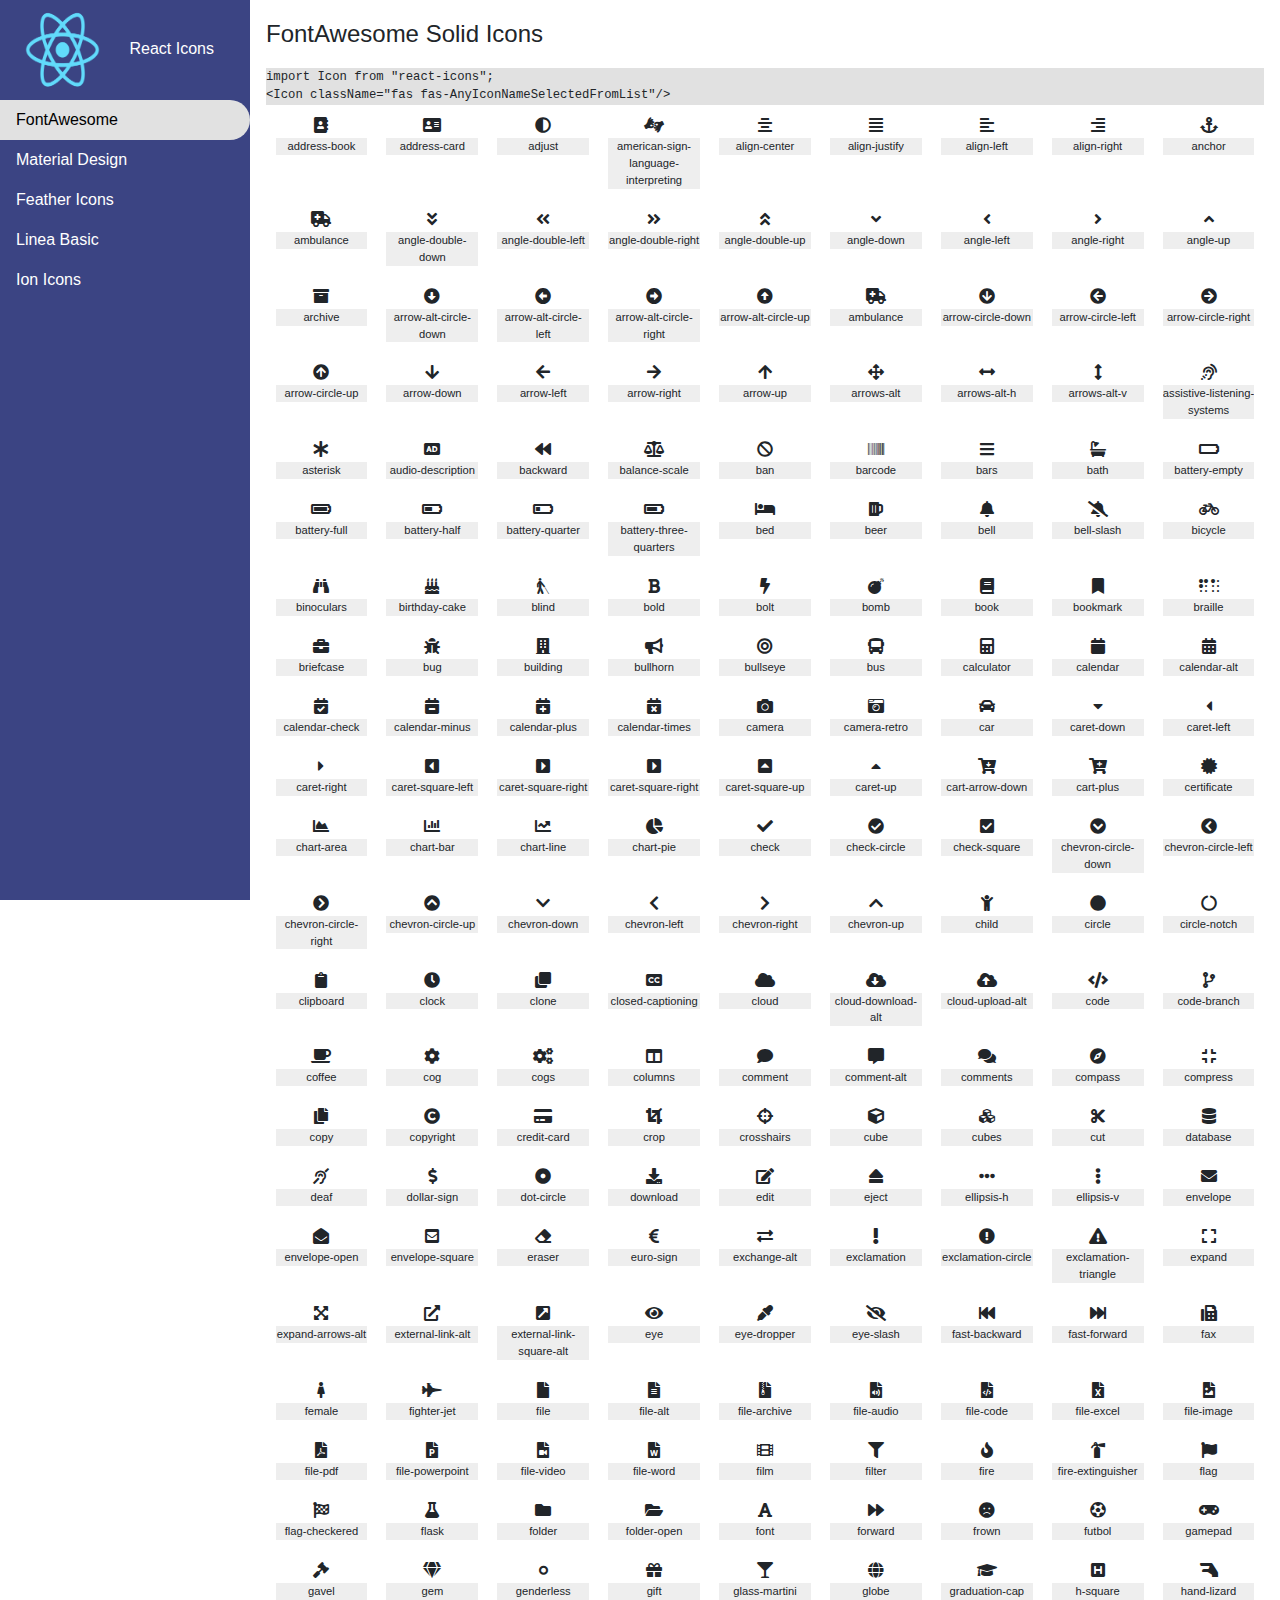
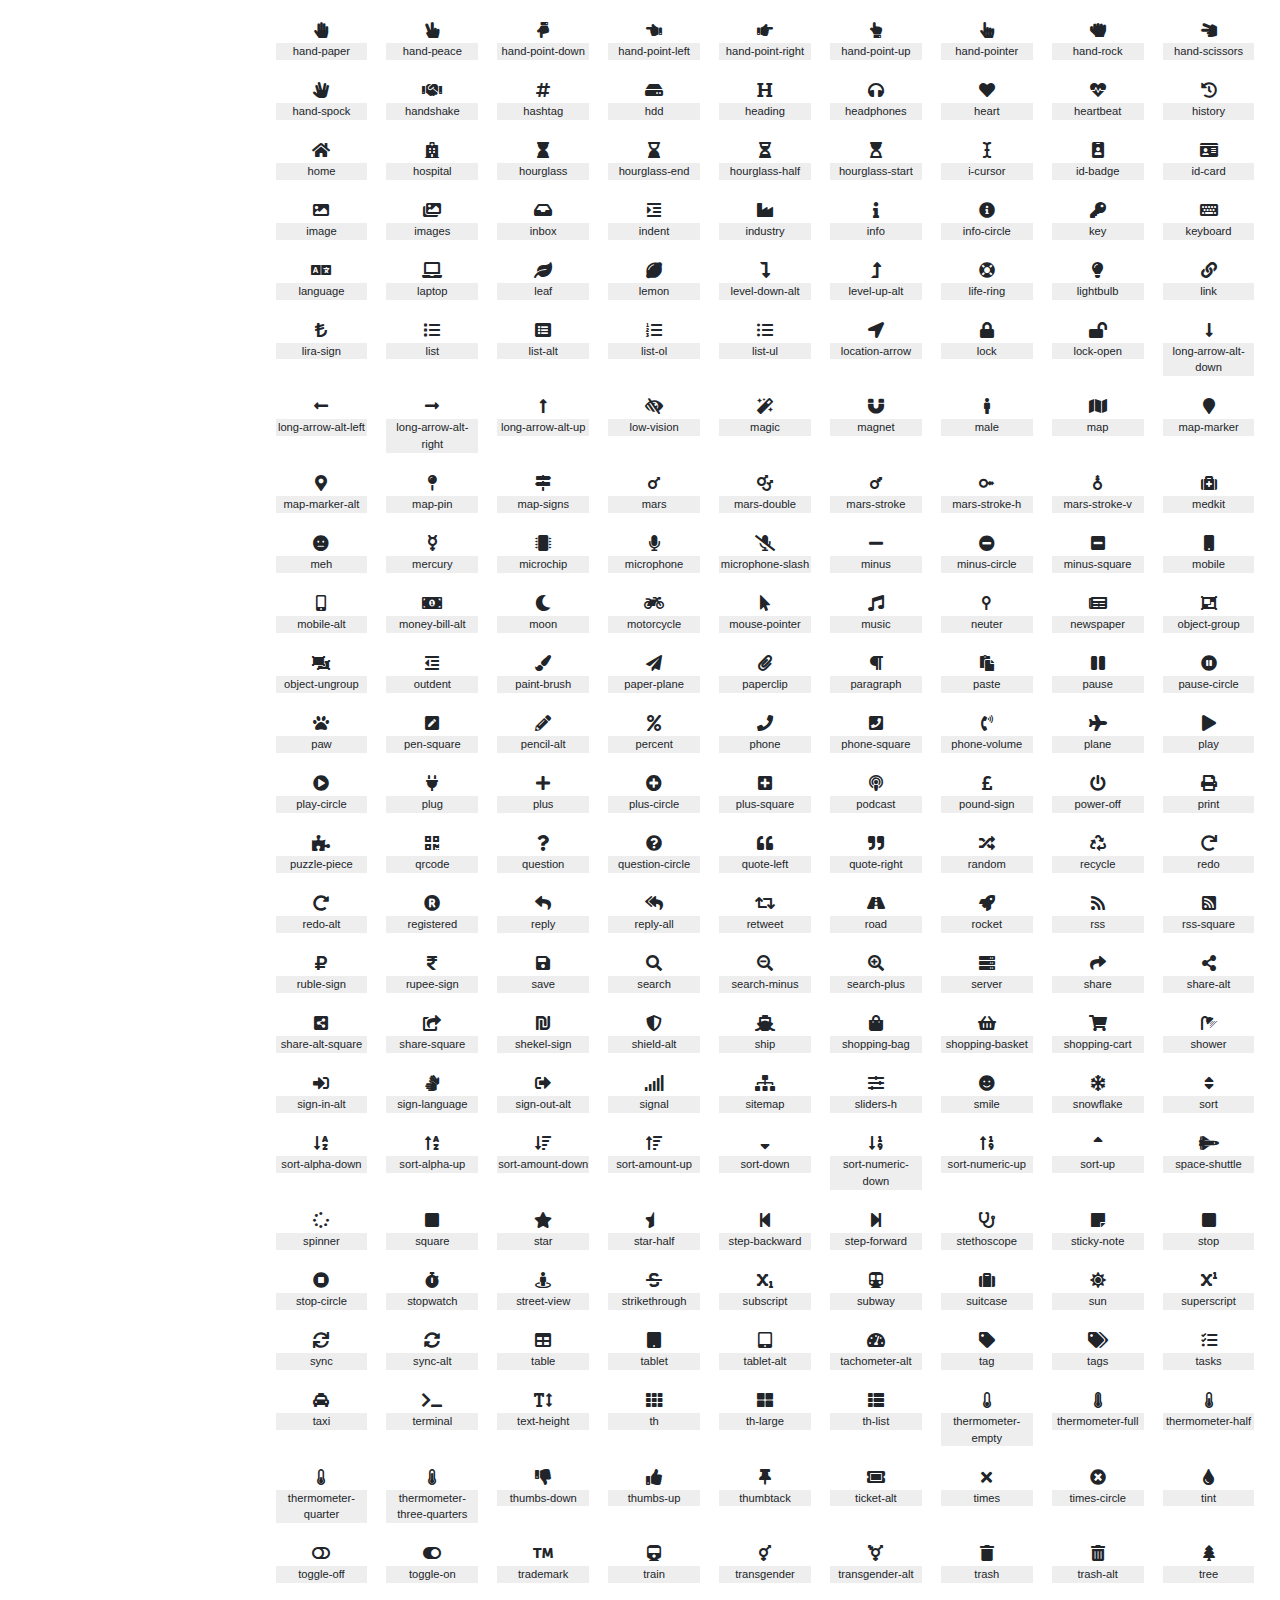
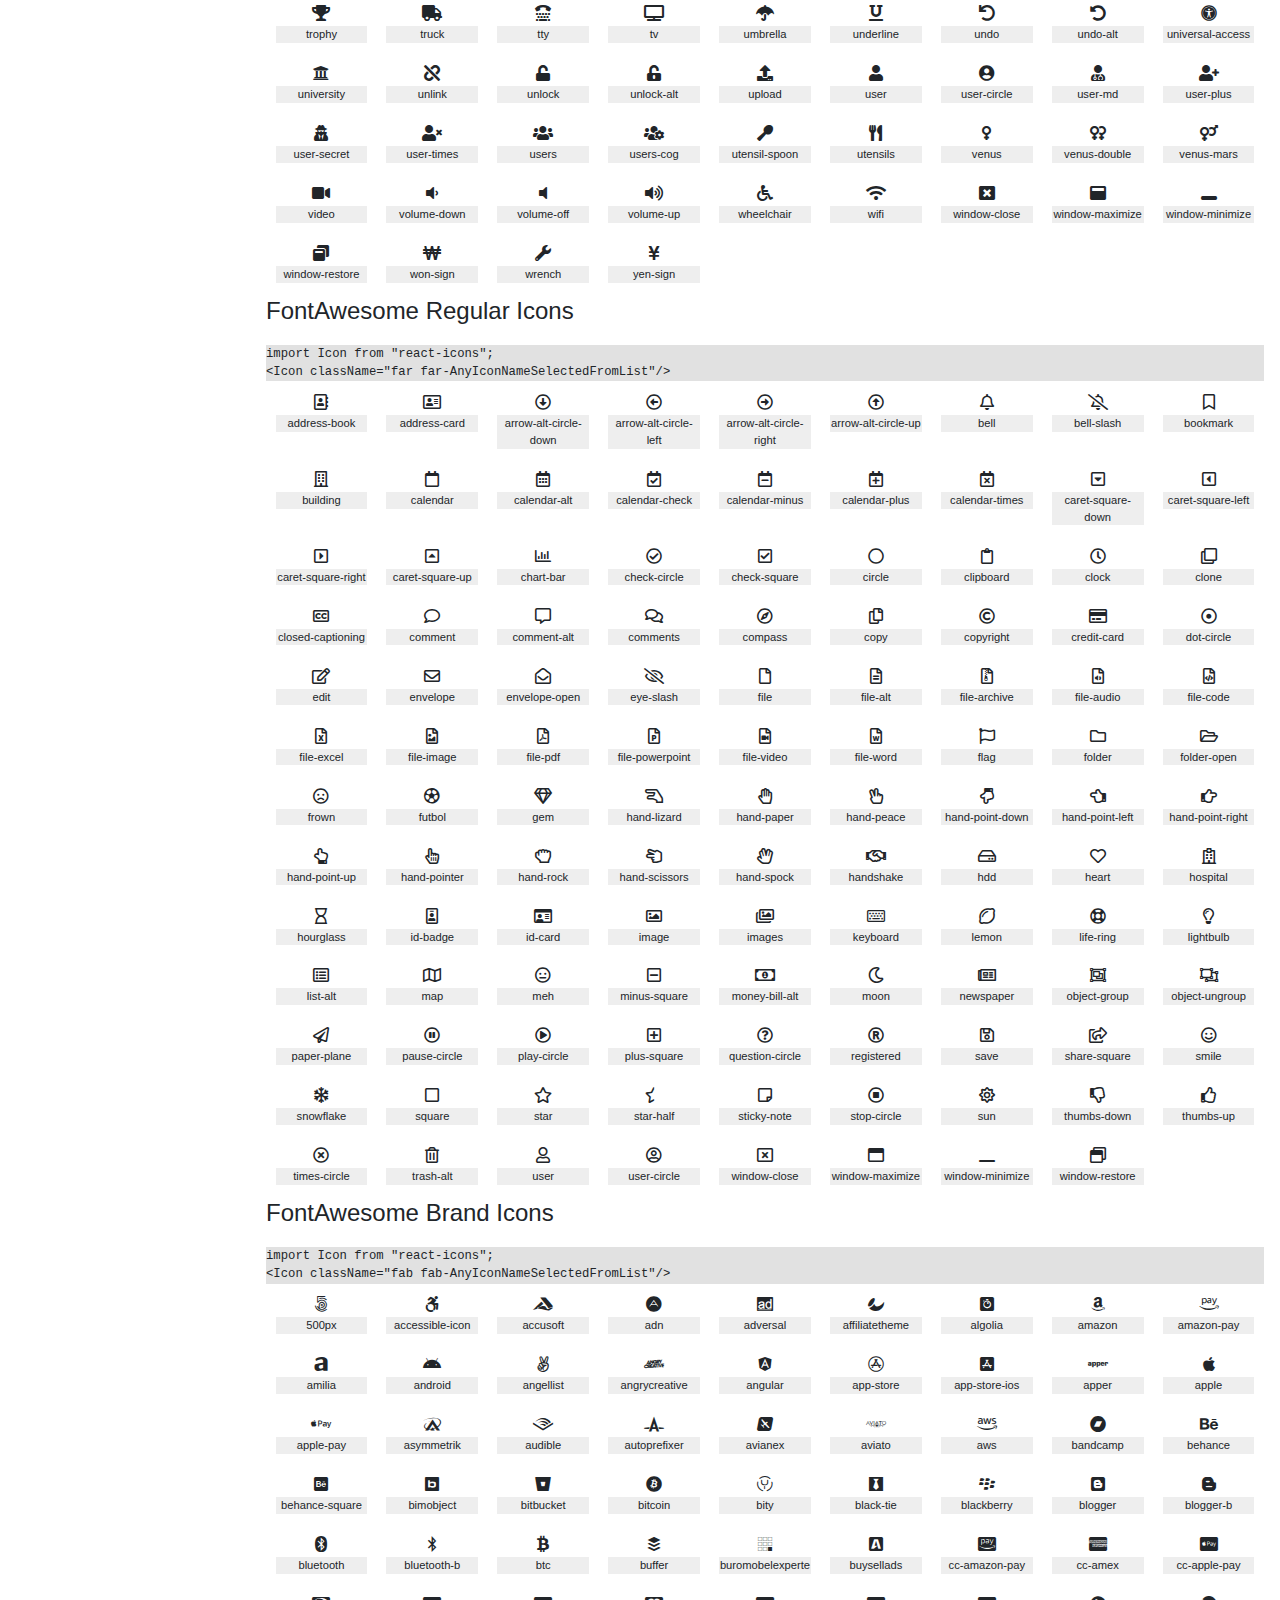
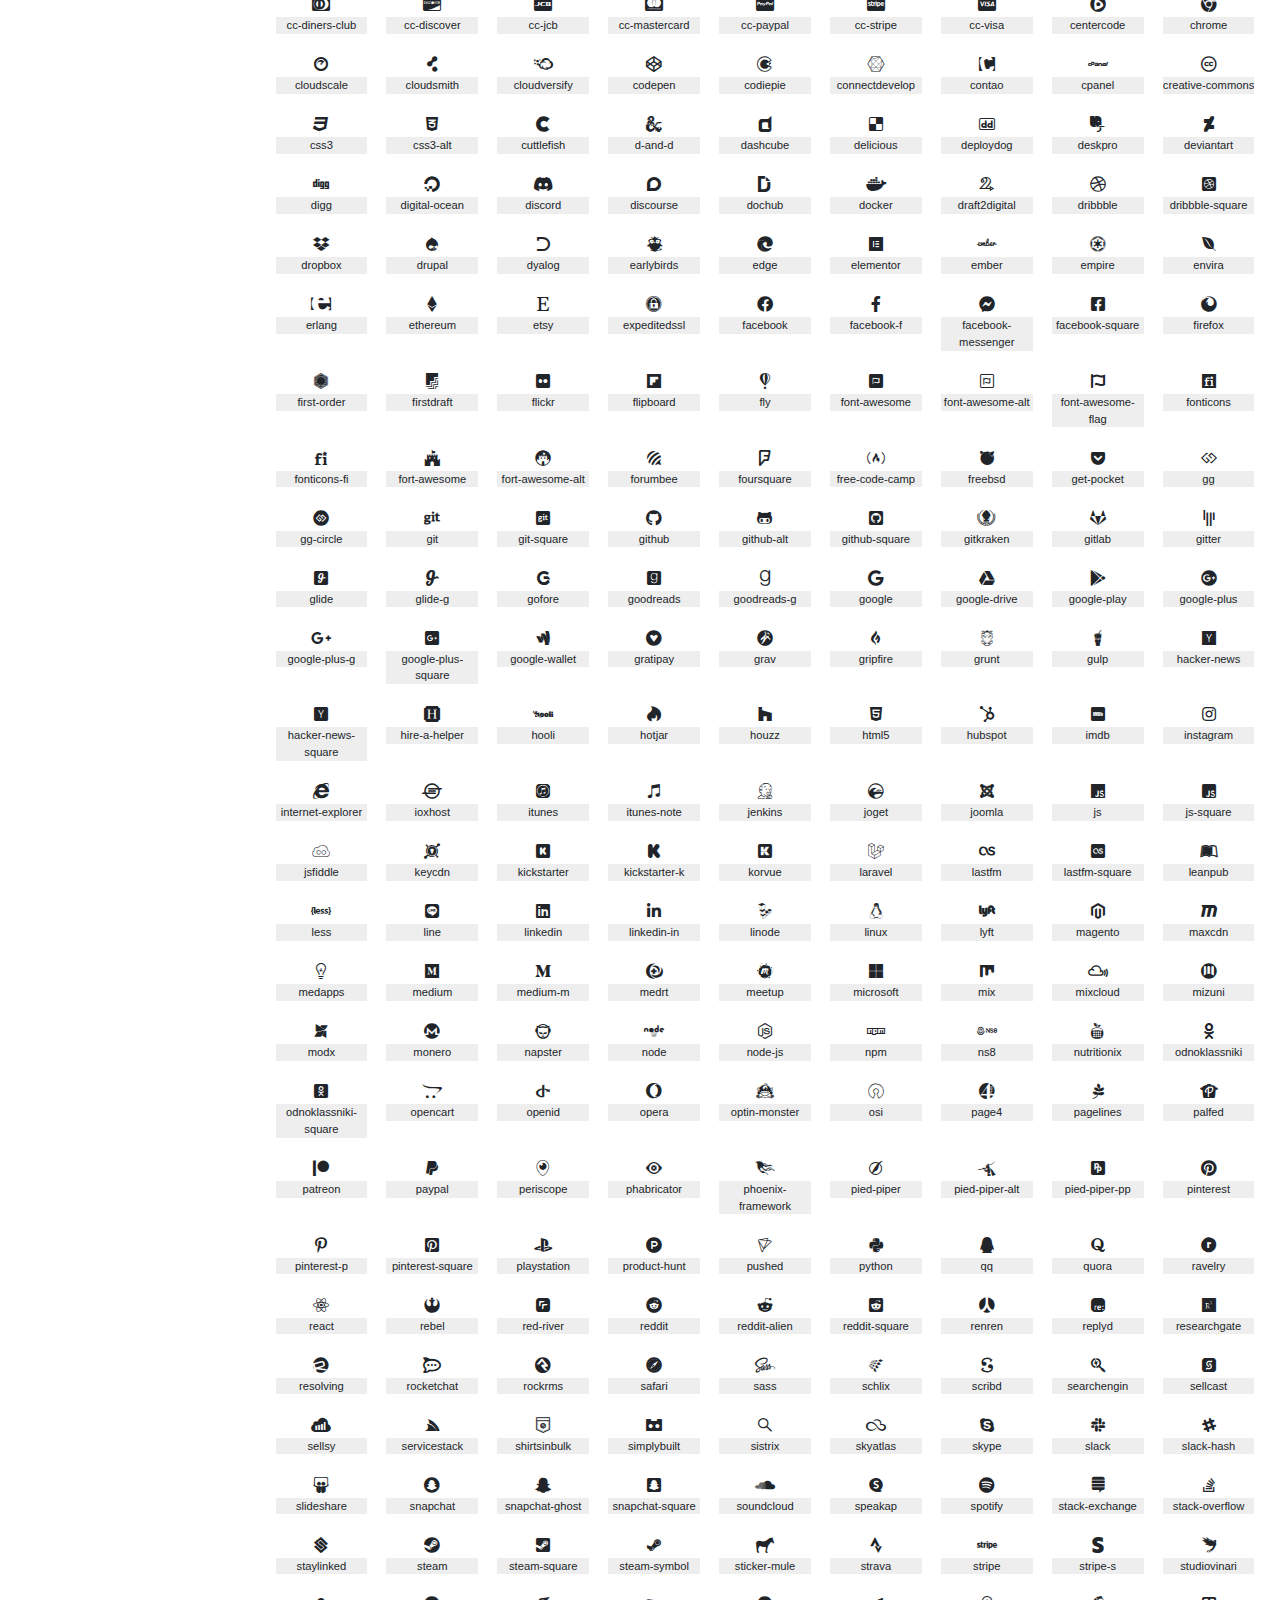
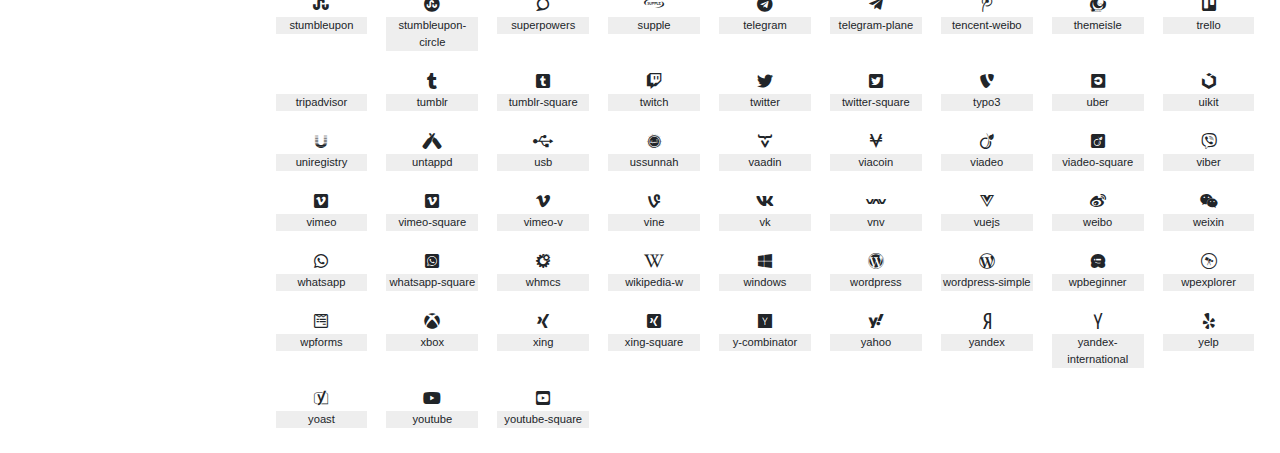
==== index.html @ a965f770 "create index.html file" ====
<!DOCTYPE html>
<html lang="en">
  <head>
    <meta charset="UTF-8" />
    <meta name="viewport" content="width=device-width, initial-scale=1.0" />
    <meta http-equiv="X-UA-Compatible" content="ie=edge" />
    <title>FontAwesome Icons</title>
    <!-- Font awesome cdn -->
    <link
      rel="stylesheet"
      href="https://maxcdn.bootstrapcdn.com/bootstrap/4.0.0/css/bootstrap.min.css"
      integrity="sha384-Gn5384xqQ1aoWXA+058RXPxPg6fy4IWvTNh0E263XmFcJlSAwiGgFAW/dAiS6JXm"
      crossorigin="anonymous"
    />
    <link
      href="https://use.fontawesome.com/releases/v5.0.4/css/all.css"
      rel="stylesheet"
    />
    <!-- end -->
    <link rel="stylesheet" href="./index.css" />
  </head>
  <body id="font__awesome">
    <div class="main-container">
      <div class="sidebar-container">
        <header>
          <img src="./assets/logo/reactlogo.png" alt="" />
          <span>React Icons</span>
        </header>
        <ul>
          <li class="font__awesome">
            <a href="./font-awesome.html">FontAwesome</a>
          </li>
          <li>
            <a href="./MaterialDesign/material-design.html">Material Design</a>
          </li>
          <li>
            <a href="./FeatherIcons/feather-icons.html">Feather Icons</a>
          </li>
          <li>
            <a href="./LineaIcons/linea-basic-icons.html">Linea Basic</a>
          </li>
          <li>
            <a href="./IonIcon/ion-icons.html">Ion Icons</a>
          </li>
        </ul>
      </div>
      <div class="content">
        <span>FontAwesome Solid Icons</span>
        <div class="example">
          <code>
            <pre>import Icon from "react-icons";</pre>
            <pre>&ltIcon className="fas fas-AnyIconNameSelectedFromList"/></pre>
          </code>
        </div>
        <div class="icons" id="fas"></div>
        <span>FontAwesome Regular Icons</span>
        <div class="example">
          <code>
            <pre>import Icon from "react-icons";</pre>
            <pre>&ltIcon className="far far-AnyIconNameSelectedFromList"/></pre>
          </code>
        </div>
        <div class="icons" id="far"></div>
        <span>FontAwesome Brand Icons</span>
        <div class="example">
          <code>
            <pre>import Icon from "react-icons";</pre>
            <pre>&ltIcon className="fab fab-AnyIconNameSelectedFromList"/></pre>
          </code>
        </div>
        <div class="icons" id="fab"></div>
      </div>
    </div>

    <script src="app.js"></script>
    <script src="index.js"></script>
  </body>
</html>
---- index.css ----
.main-container {
  /* background-color: blanchedalmond; */
  height: 100vh;
  width: 100%;
}
.aside-container {
  height: 100vh;
  width: 250px;
  position: relative;
}
.sidebar-container {
  width: 250px;
  height: inherit;
  background-color: #3b4483;
  position: fixed;
  overflow: auto;
}
header span {
  color: white;
}
header img {
  height: 100px;
  width: 125px;
}
.main-container ul {
  list-style-type: none;
  padding: 0px;
}
.main-container ul li a {
  display: block;
  text-decoration: none;
  padding: 0.5em;
  padding-left: 1em;
  color: white;
}
.main-container ul li :hover {
  background-color: #e1e1e1;
  border-radius: 0px 200px 200px 0px;
  color: black;
}
.icons {
  display: grid;
  grid-auto-rows: auto;
  grid-auto-columns: max-content;
  grid-template-columns: repeat(auto-fill, minmax(100px, 1fr));
}
.icons .item {
  padding: 0.6rem;
  text-align: center;
}
.icons .body {
  font-size: 1em;
}
.icons .name {
  font-size: 0.7em;
  overflow: hidden;
  background: #eee;
  user-select: all;
}
.content {
  margin-left: 250px;
  padding: 1em;
}
.content span {
  font-size: 1.5em;
  font-weight: 200;
}

.active {
  background-color: aquamarine;
}

body#ion__icons li.ion__icons a,
body#material__design li.material__design a,
body#feather__icons li.feather__icons a,
body#linea__icons li.linea__icons a,
body#font__awesome li.font__awesome a {
  background-color: #e1e1e1;
  border-radius: 0px 200px 200px 0px;
  color: black;
  pointer-events: none;
}

.example {
  margin-top: 1rem;
}
.example pre {
  background-color: #e1e1e1;
  margin: 0px;
}
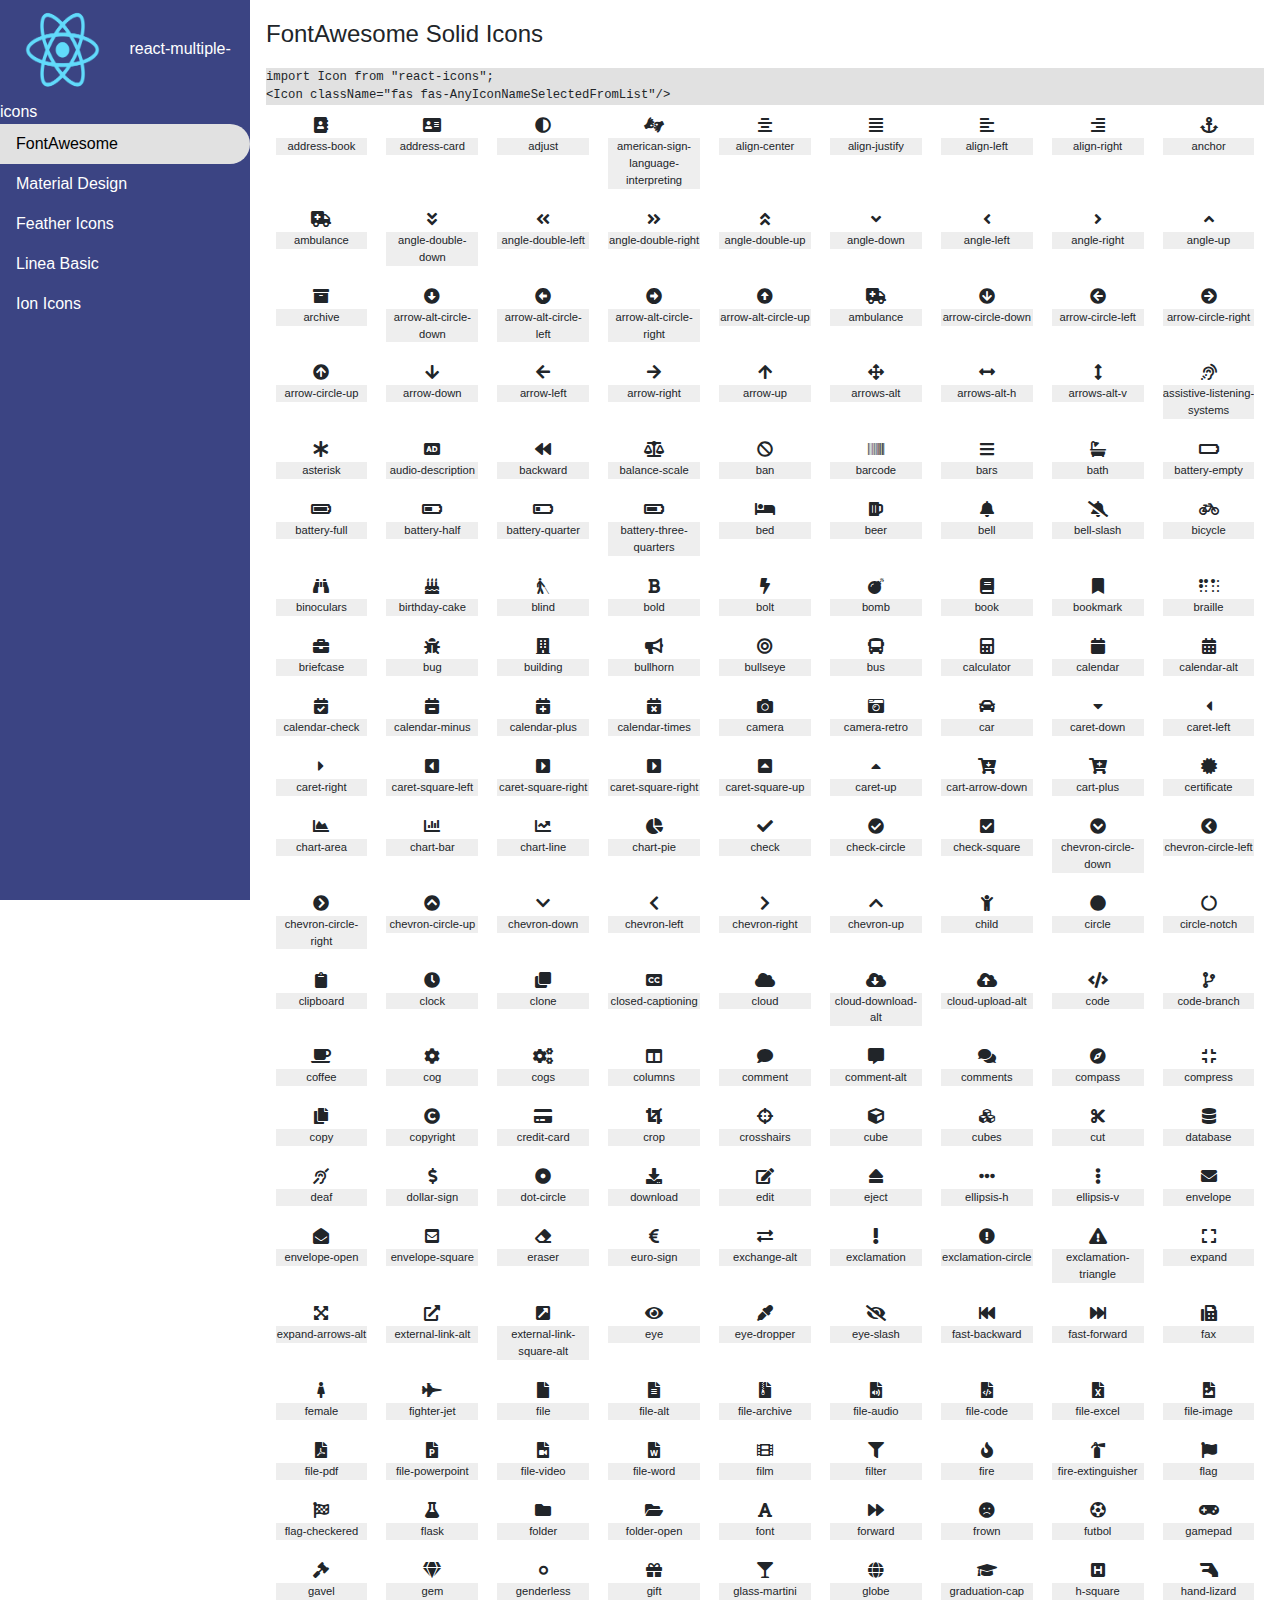
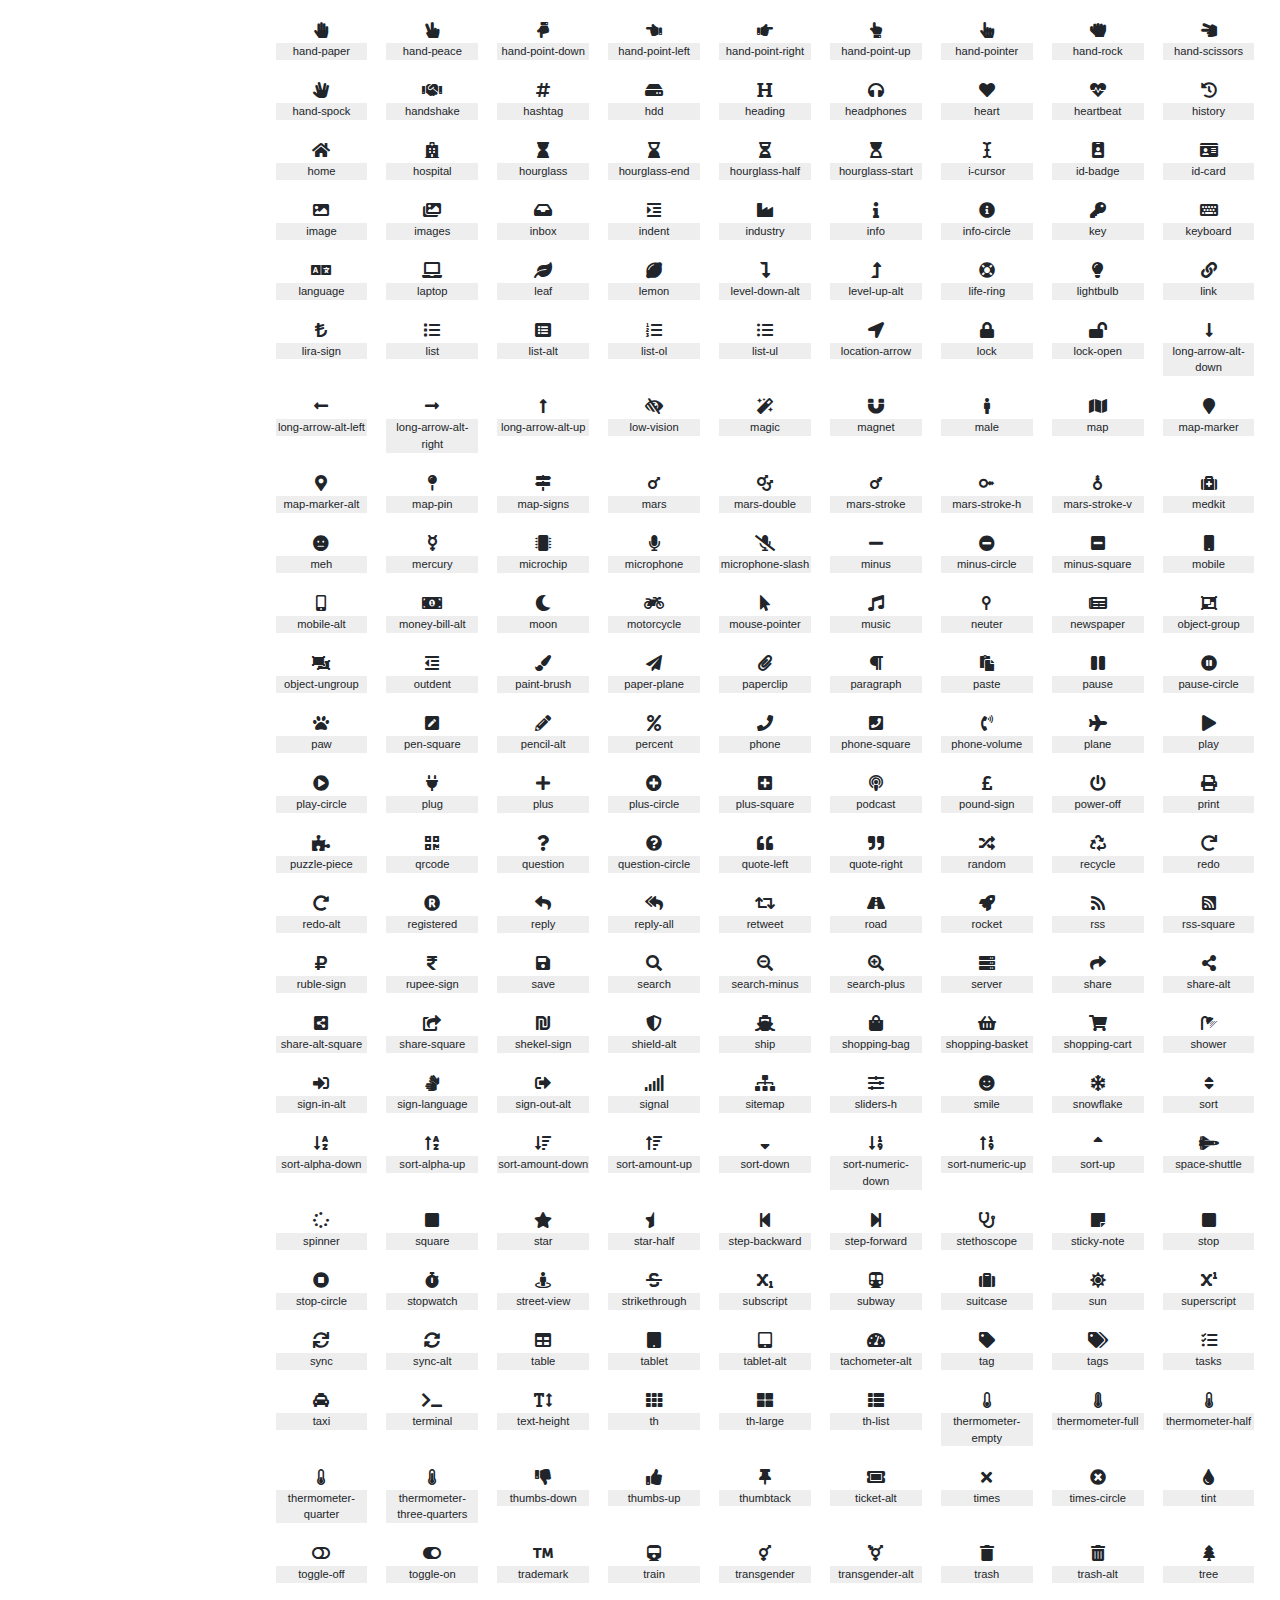
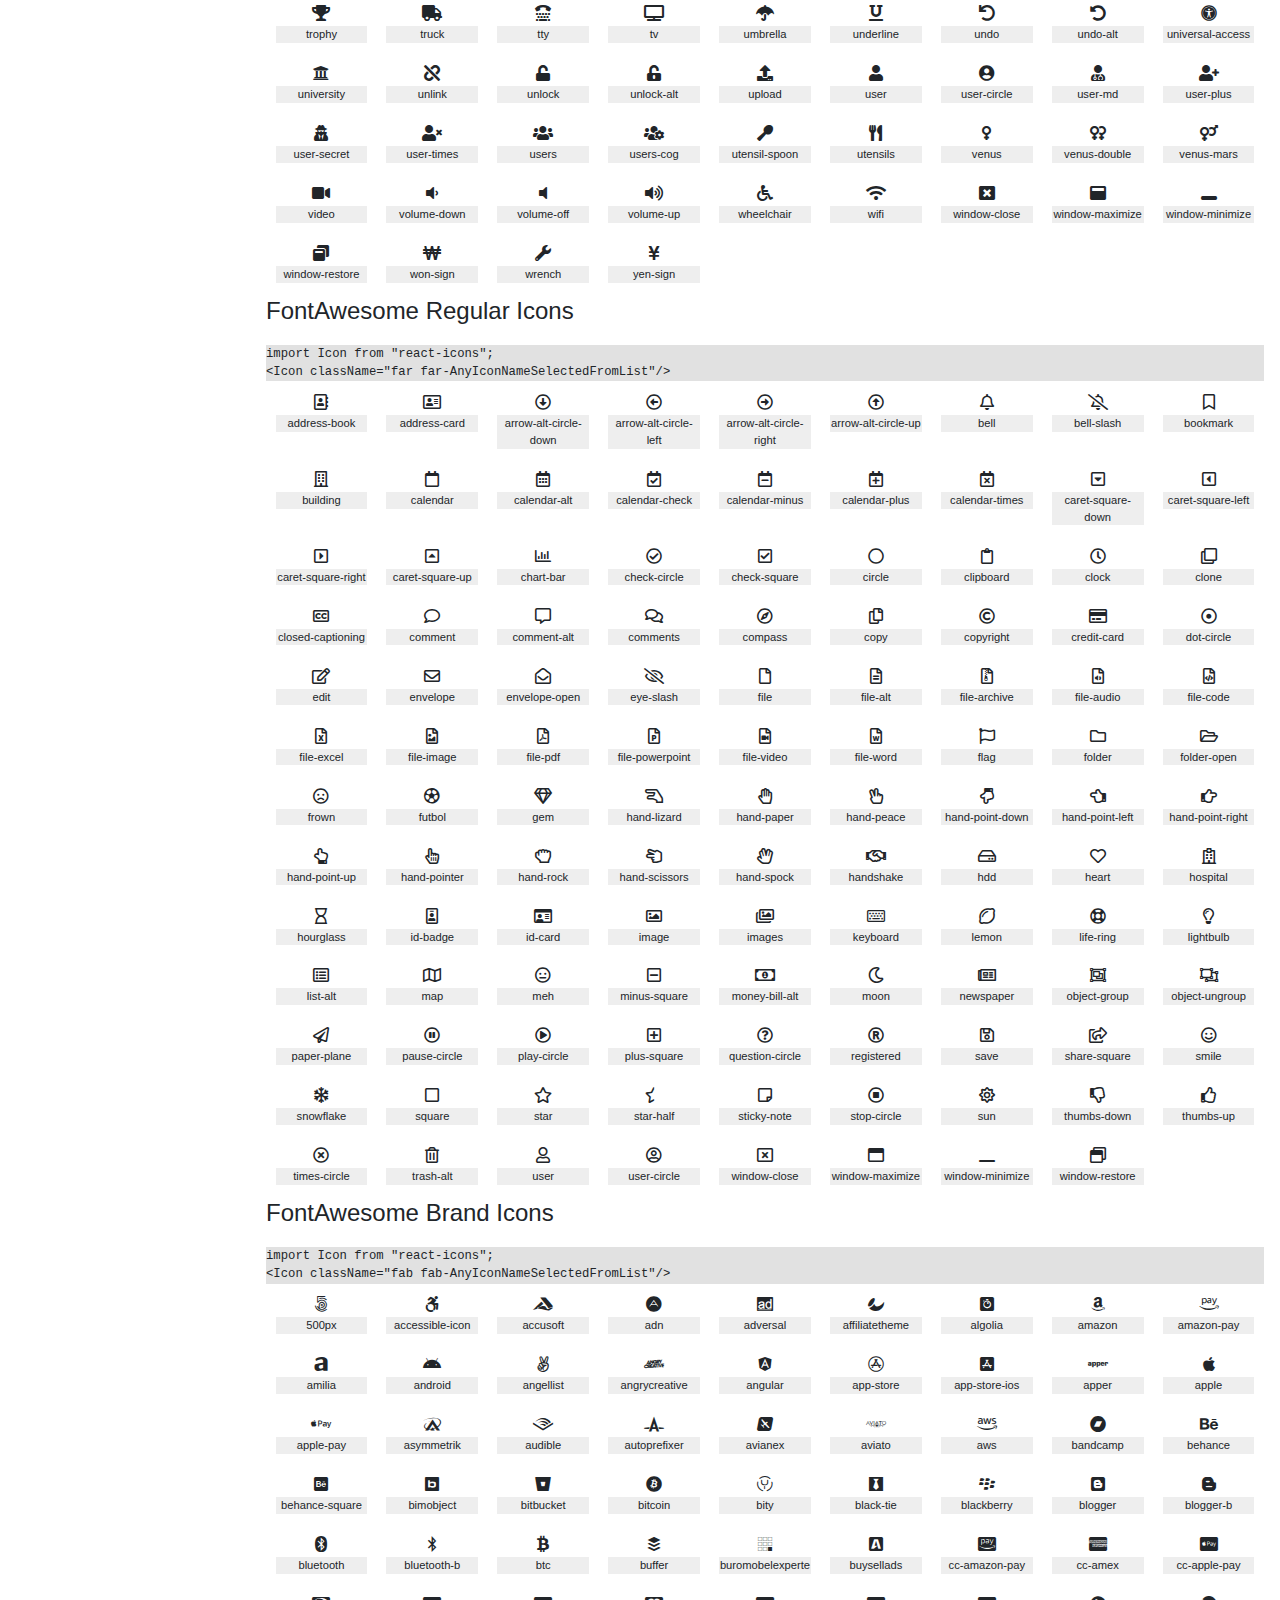
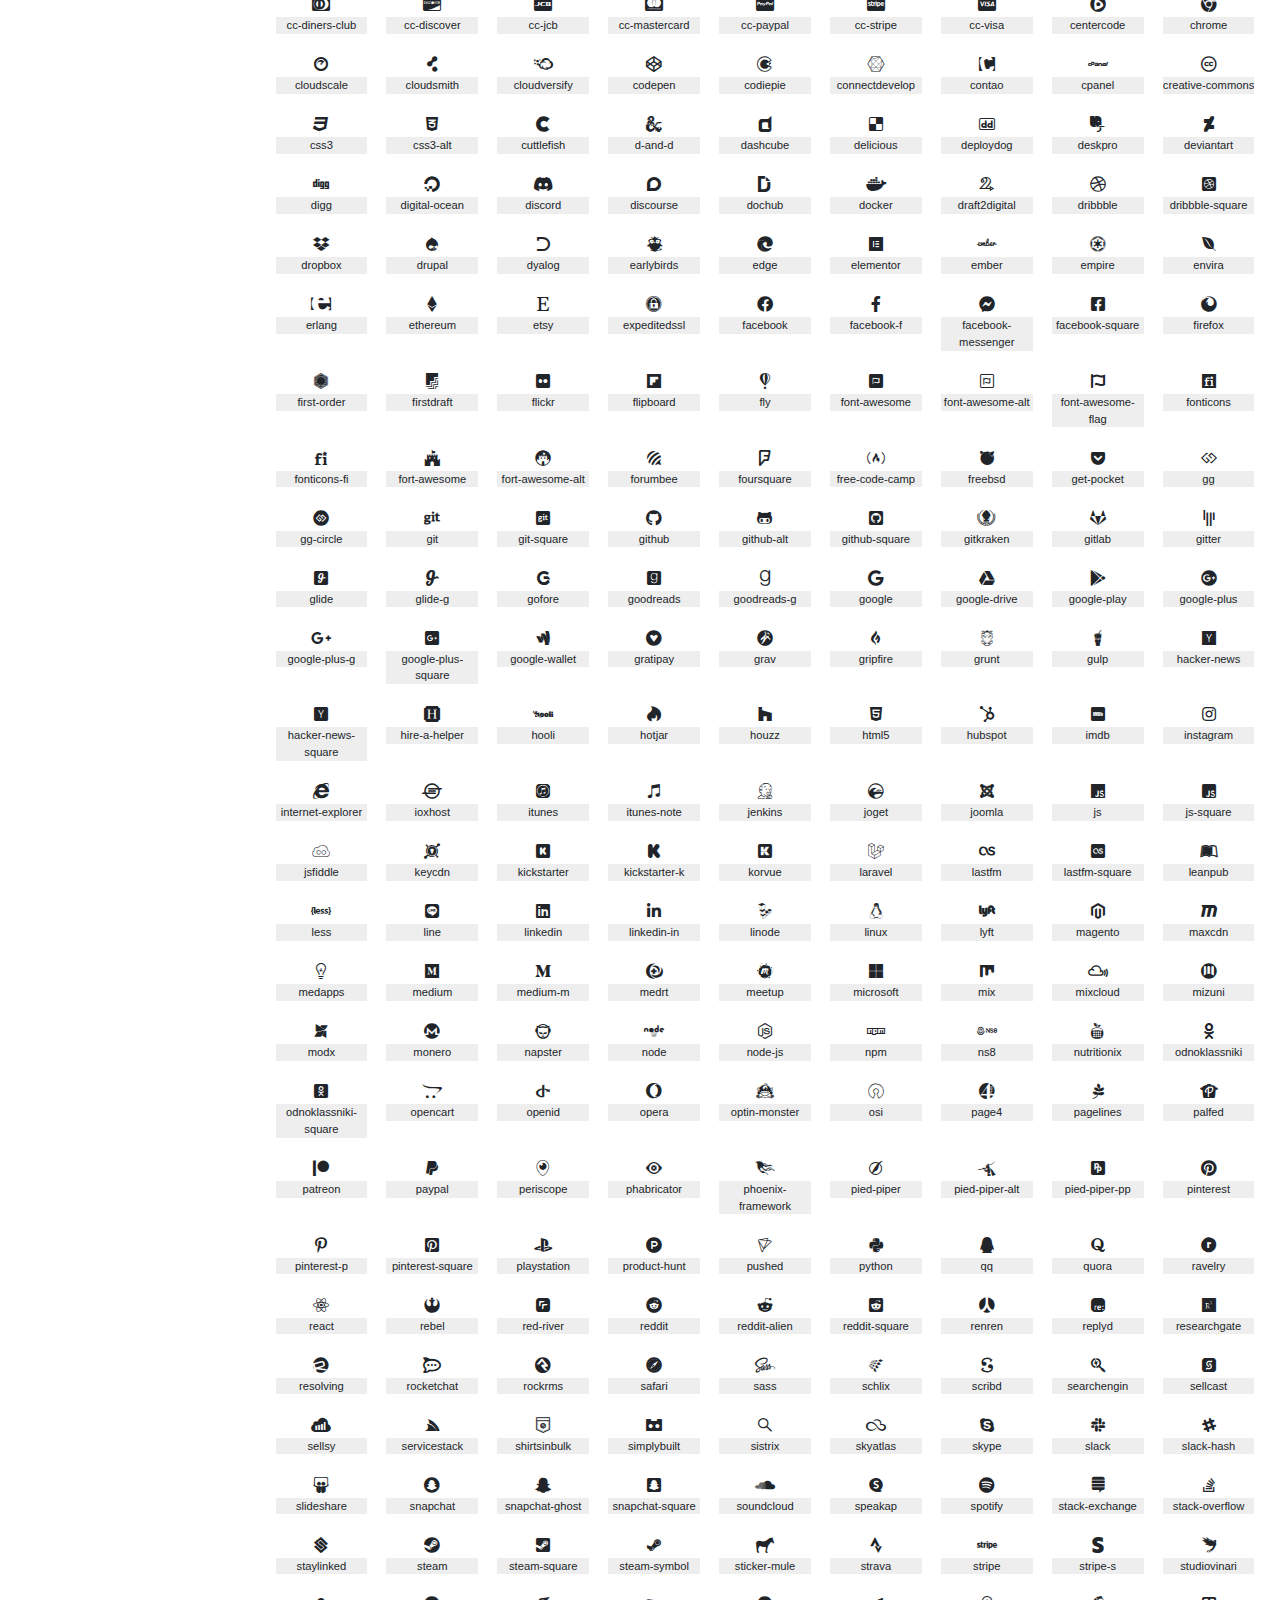
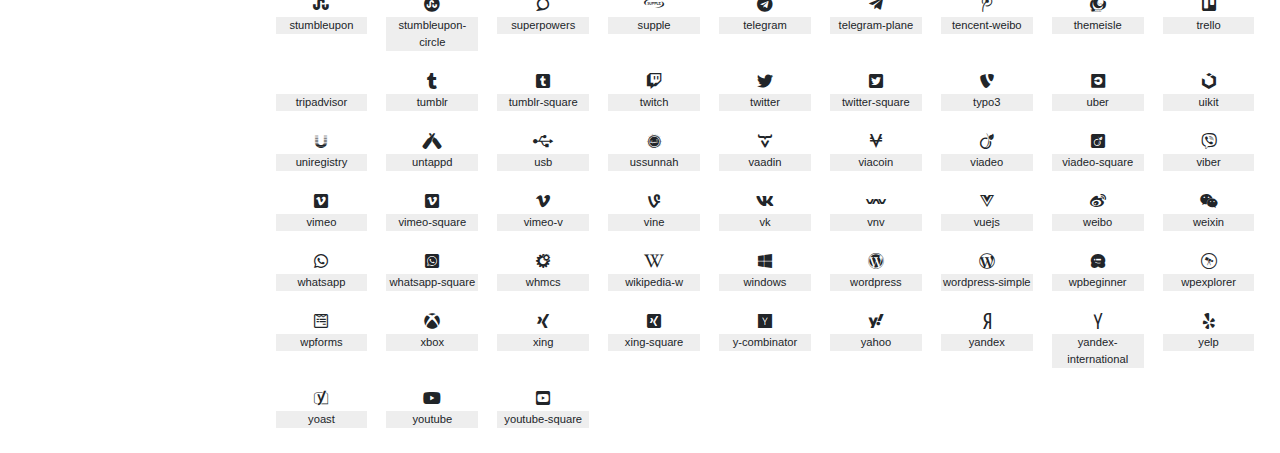
==== commit 0b8481d6: "change name" ====
--- a/index.html
+++ b/index.html
@@ -24,7 +24,7 @@
       <div class="sidebar-container">
         <header>
           <img src="./assets/logo/reactlogo.png" alt="" />
-          <span>React Icons</span>
+          <span>react-multiple-icons</span>
         </header>
         <ul>
           <li class="font__awesome">
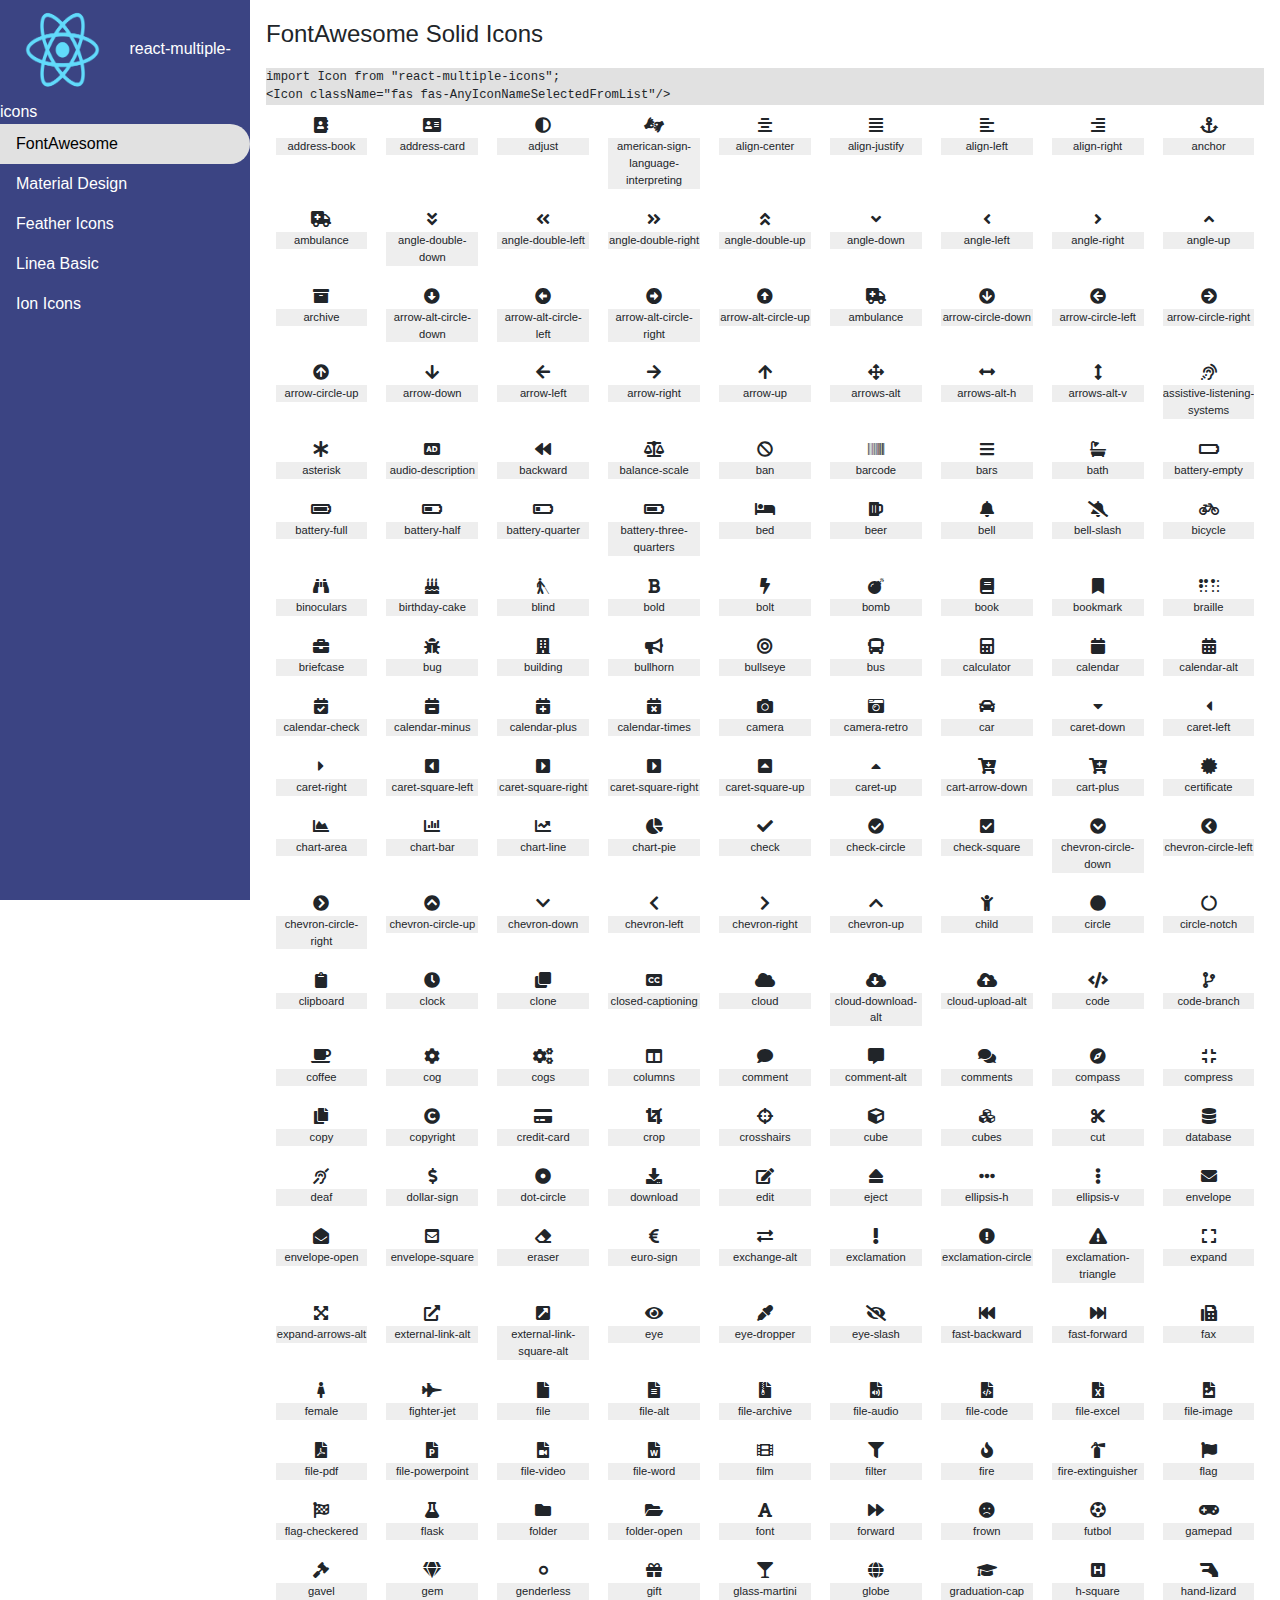
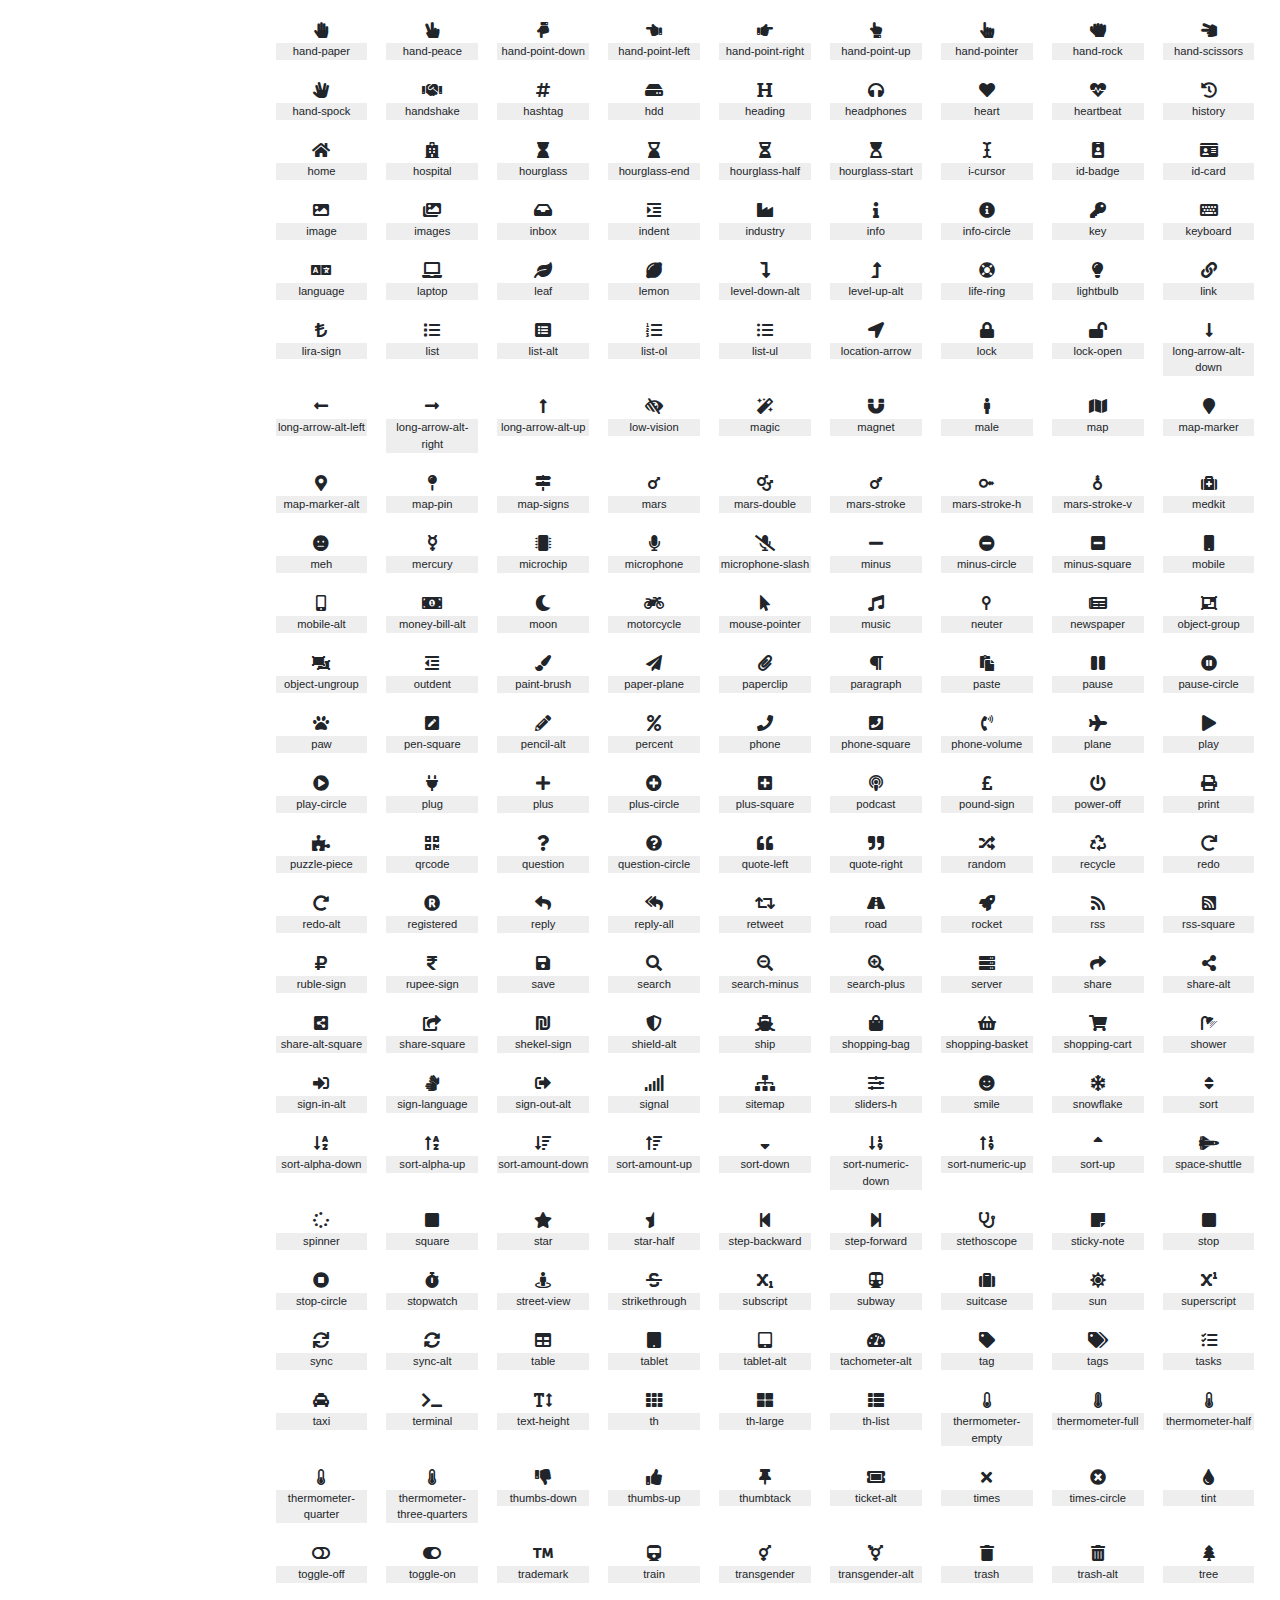
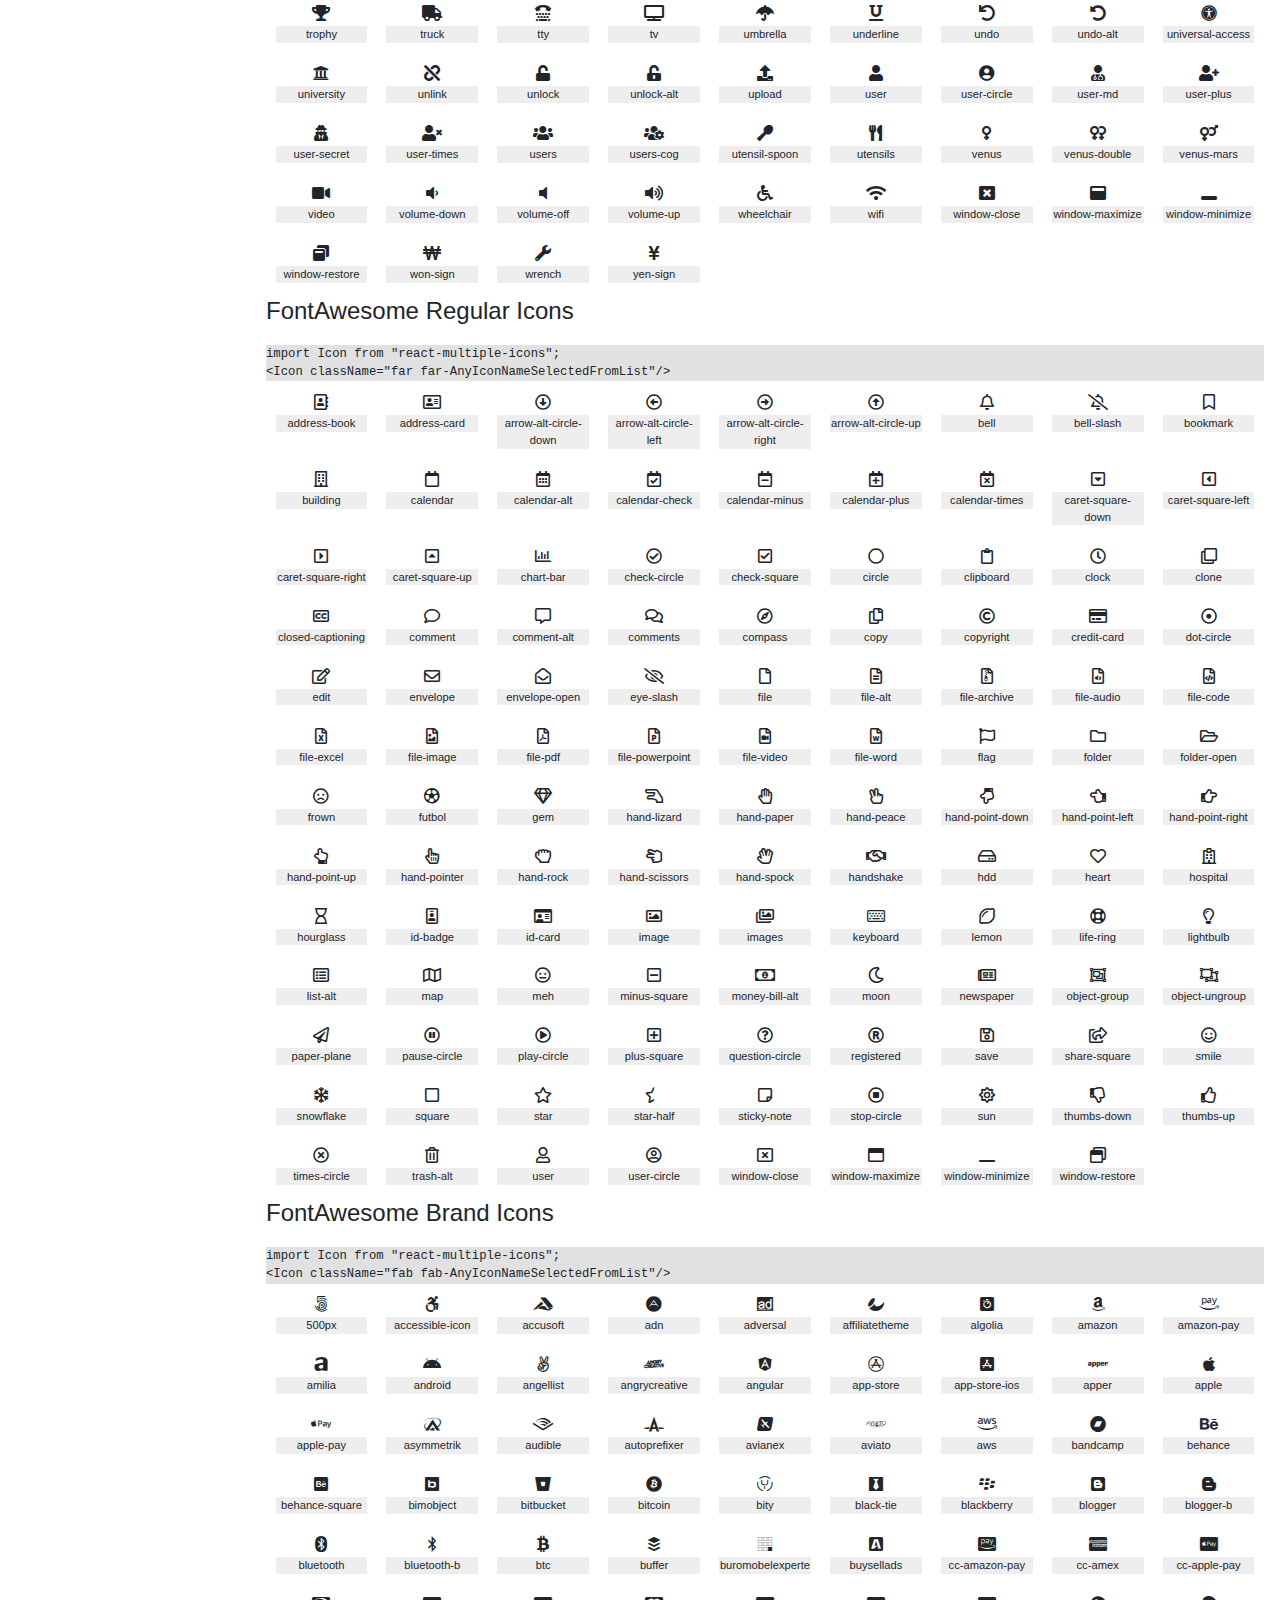
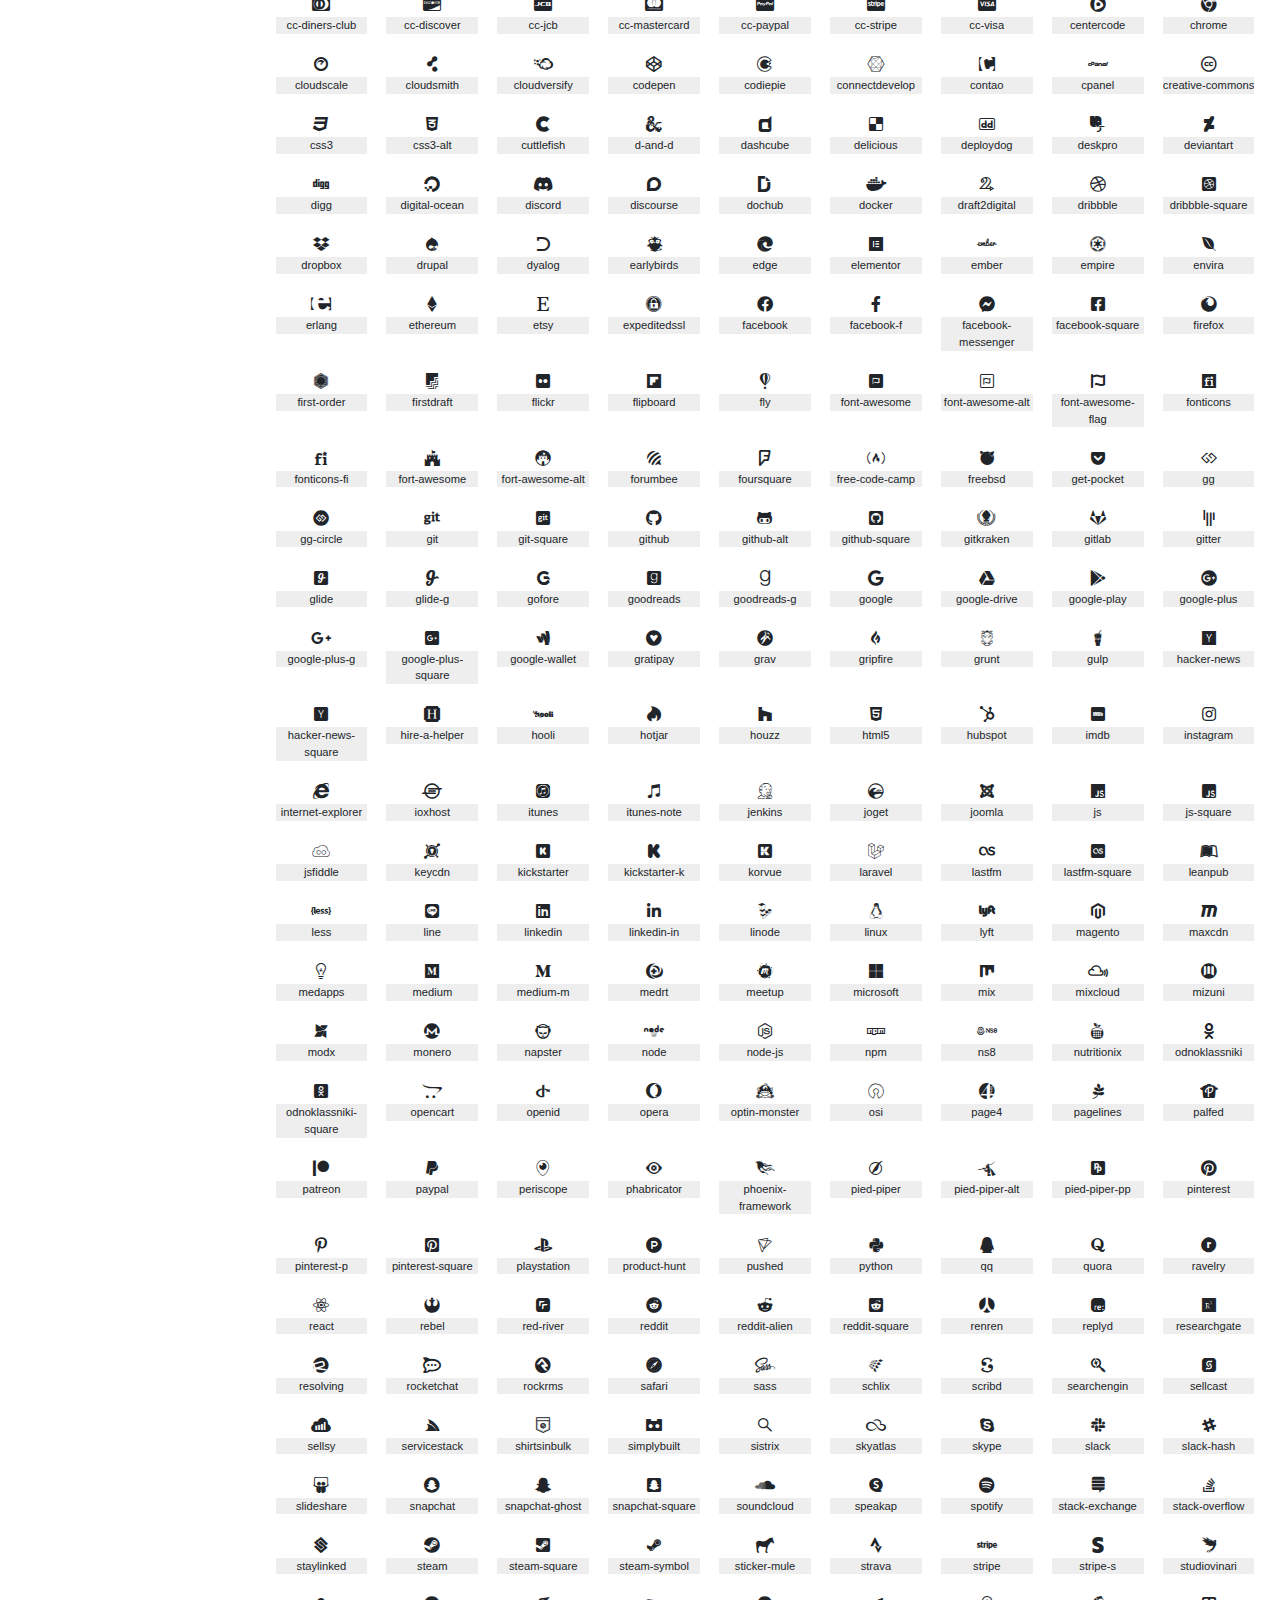
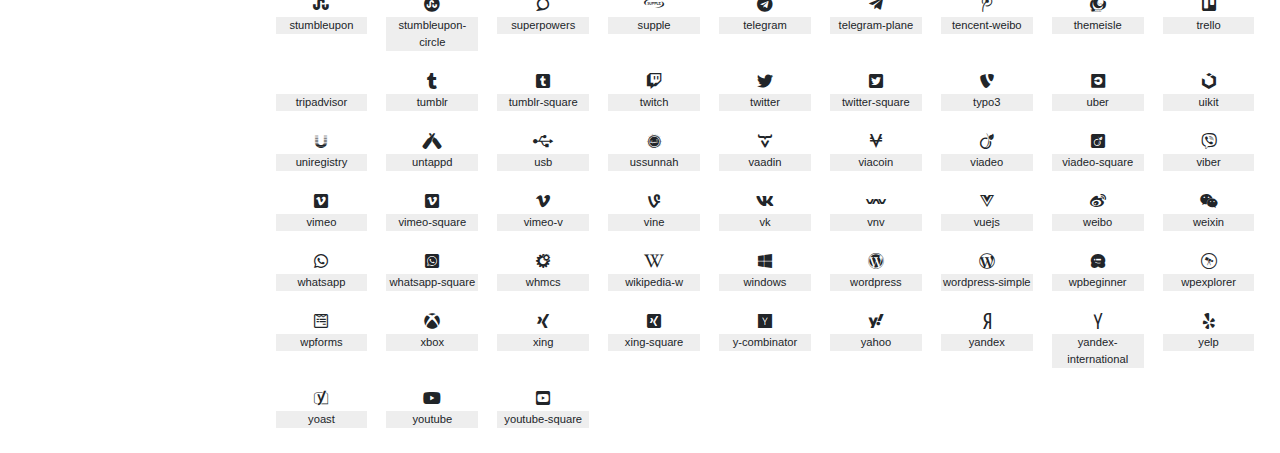
==== commit c62eecfa: "change package name" ====
--- a/index.html
+++ b/index.html
@@ -48,7 +48,7 @@
         <span>FontAwesome Solid Icons</span>
         <div class="example">
           <code>
-            <pre>import Icon from "react-icons";</pre>
+            <pre>import Icon from "react-multiple-icons";</pre>
             <pre>&ltIcon className="fas fas-AnyIconNameSelectedFromList"/></pre>
           </code>
         </div>
@@ -56,7 +56,7 @@
         <span>FontAwesome Regular Icons</span>
         <div class="example">
           <code>
-            <pre>import Icon from "react-icons";</pre>
+            <pre>import Icon from "react-multiple-icons";</pre>
             <pre>&ltIcon className="far far-AnyIconNameSelectedFromList"/></pre>
           </code>
         </div>
@@ -64,7 +64,7 @@
         <span>FontAwesome Brand Icons</span>
         <div class="example">
           <code>
-            <pre>import Icon from "react-icons";</pre>
+            <pre>import Icon from "react-multiple-icons";</pre>
             <pre>&ltIcon className="fab fab-AnyIconNameSelectedFromList"/></pre>
           </code>
         </div>
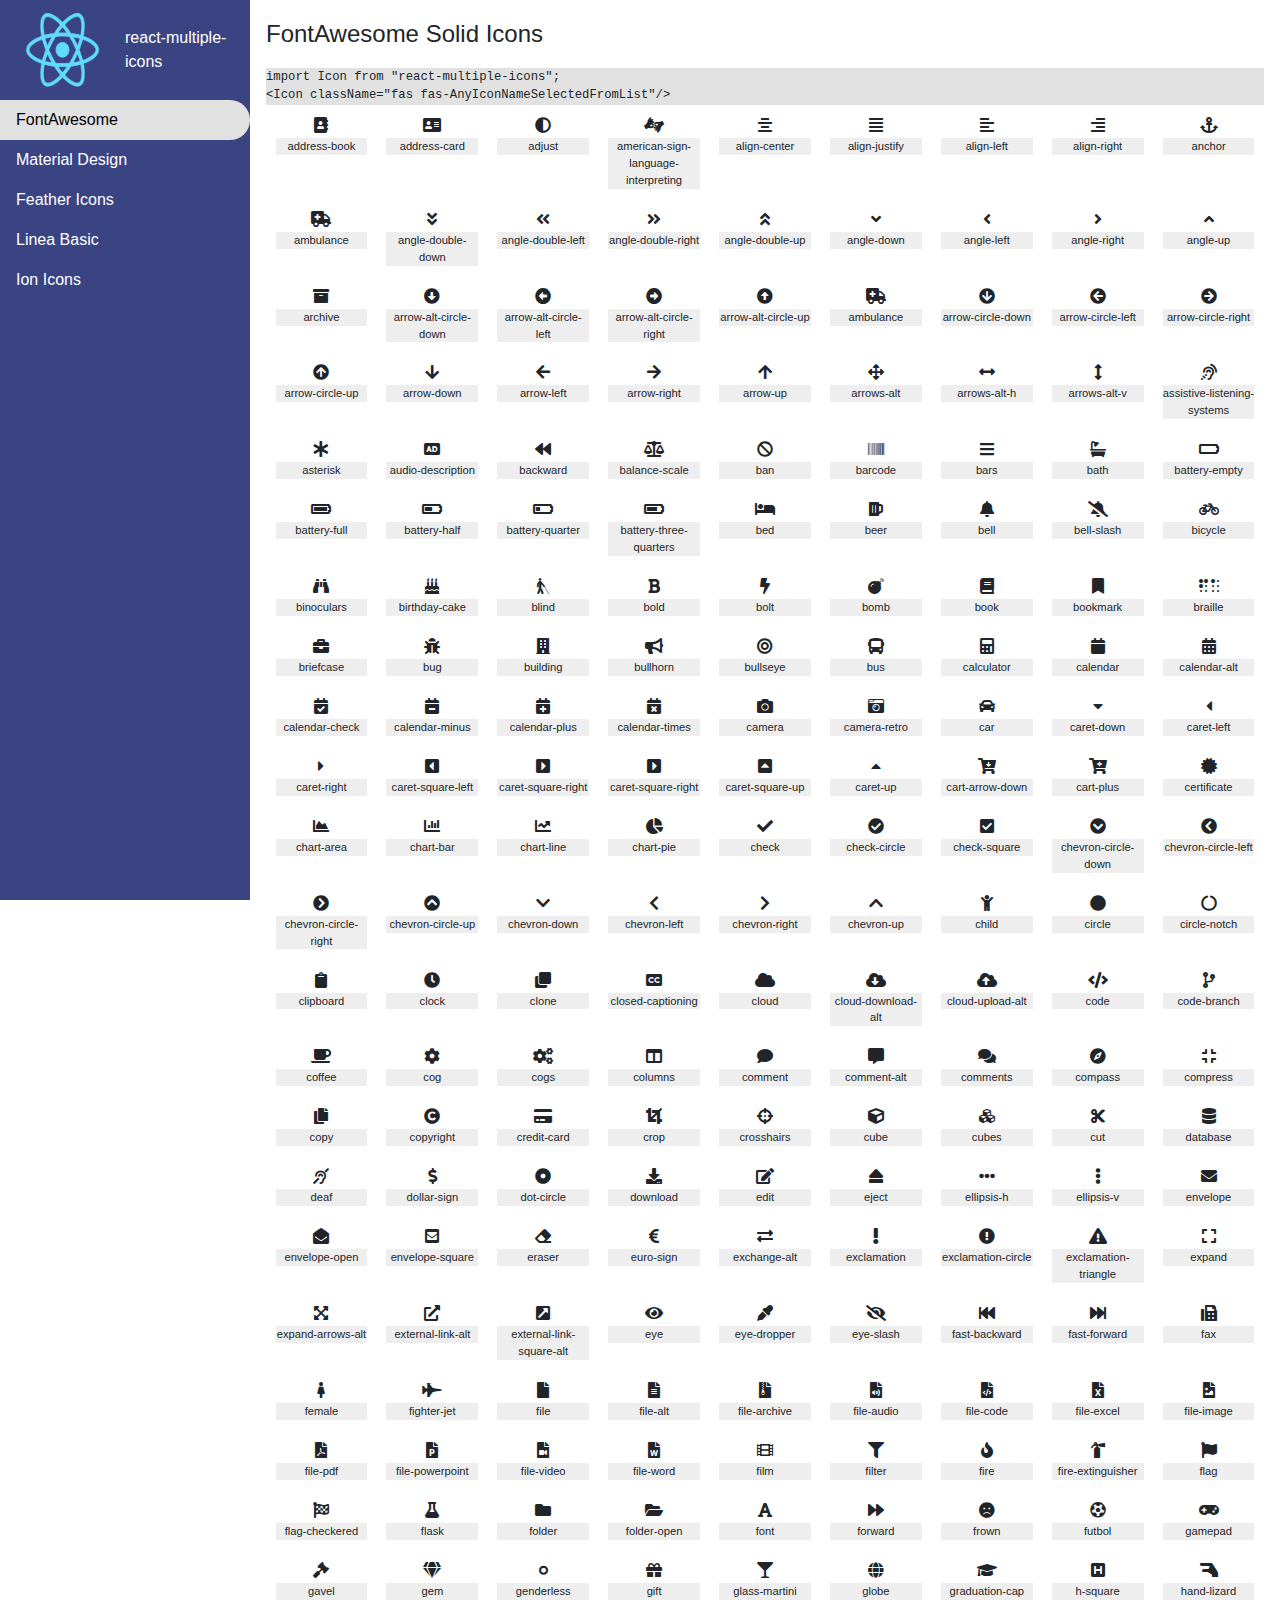
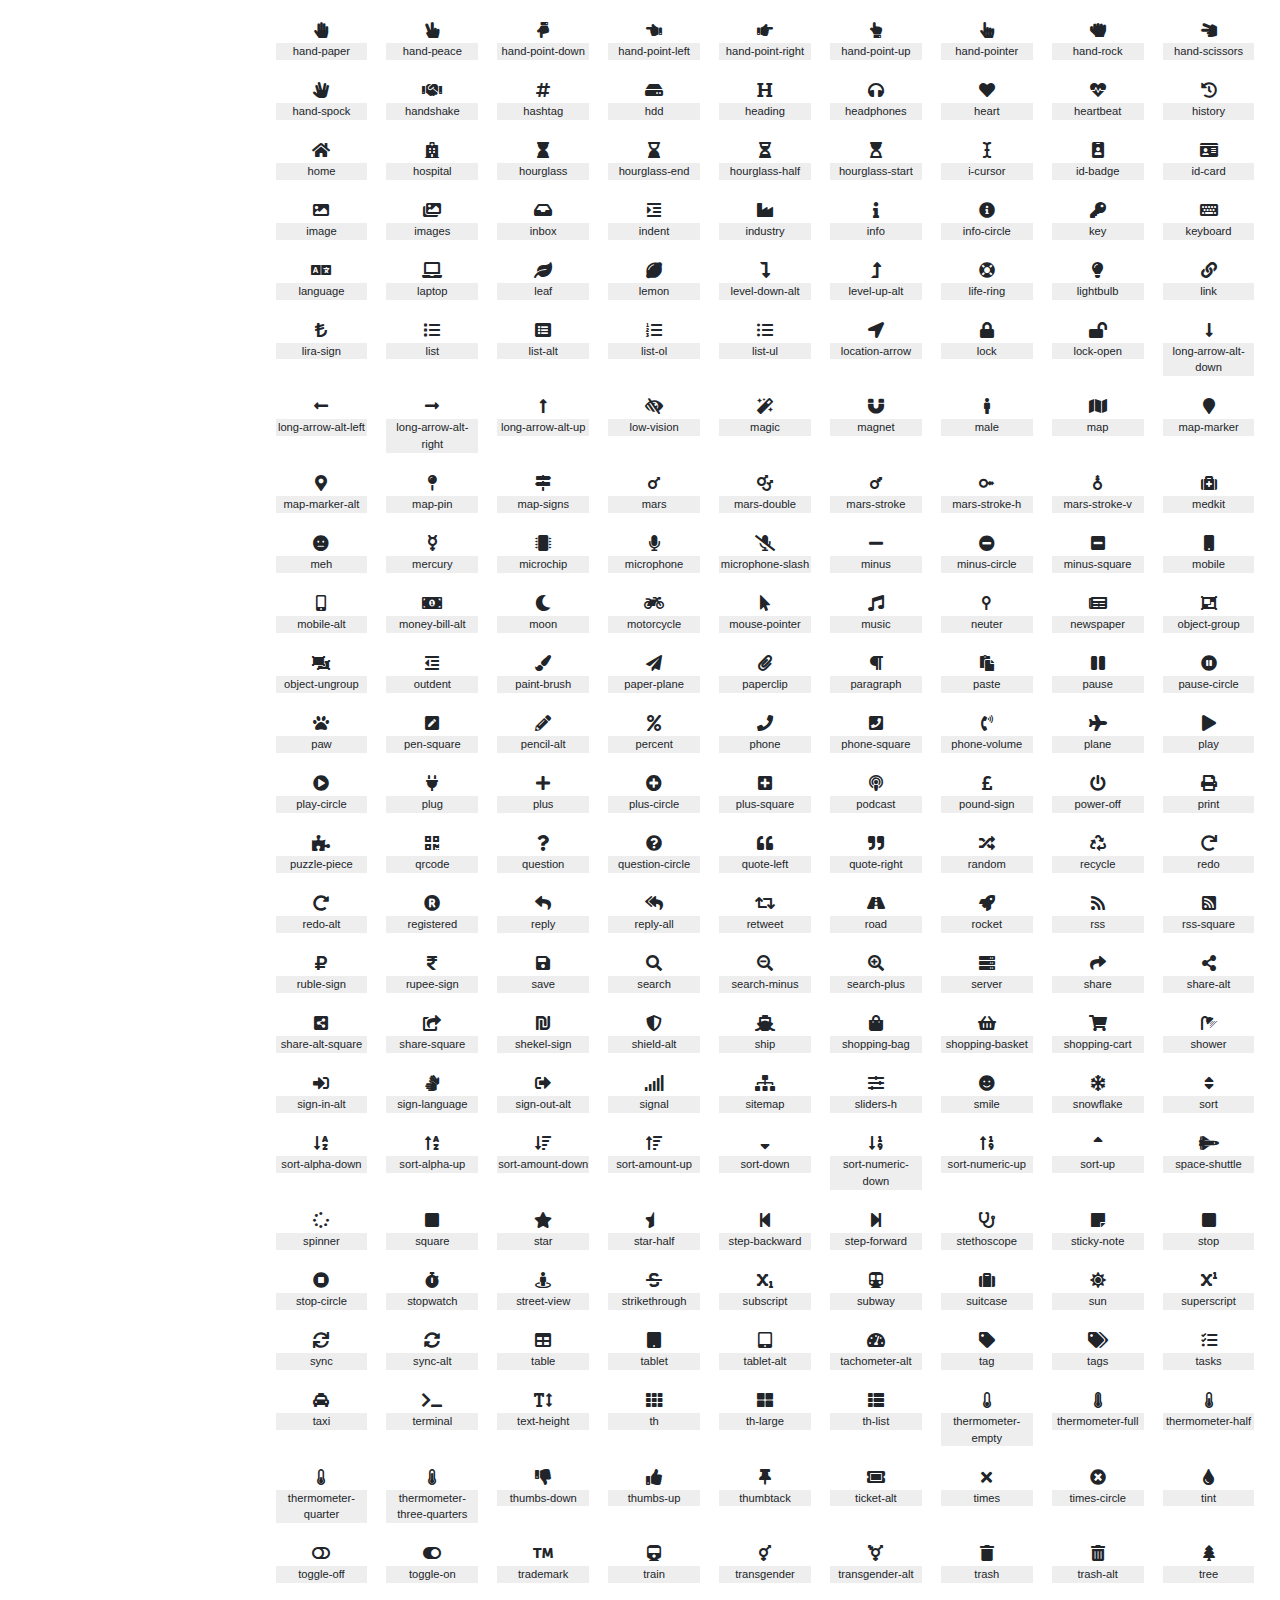
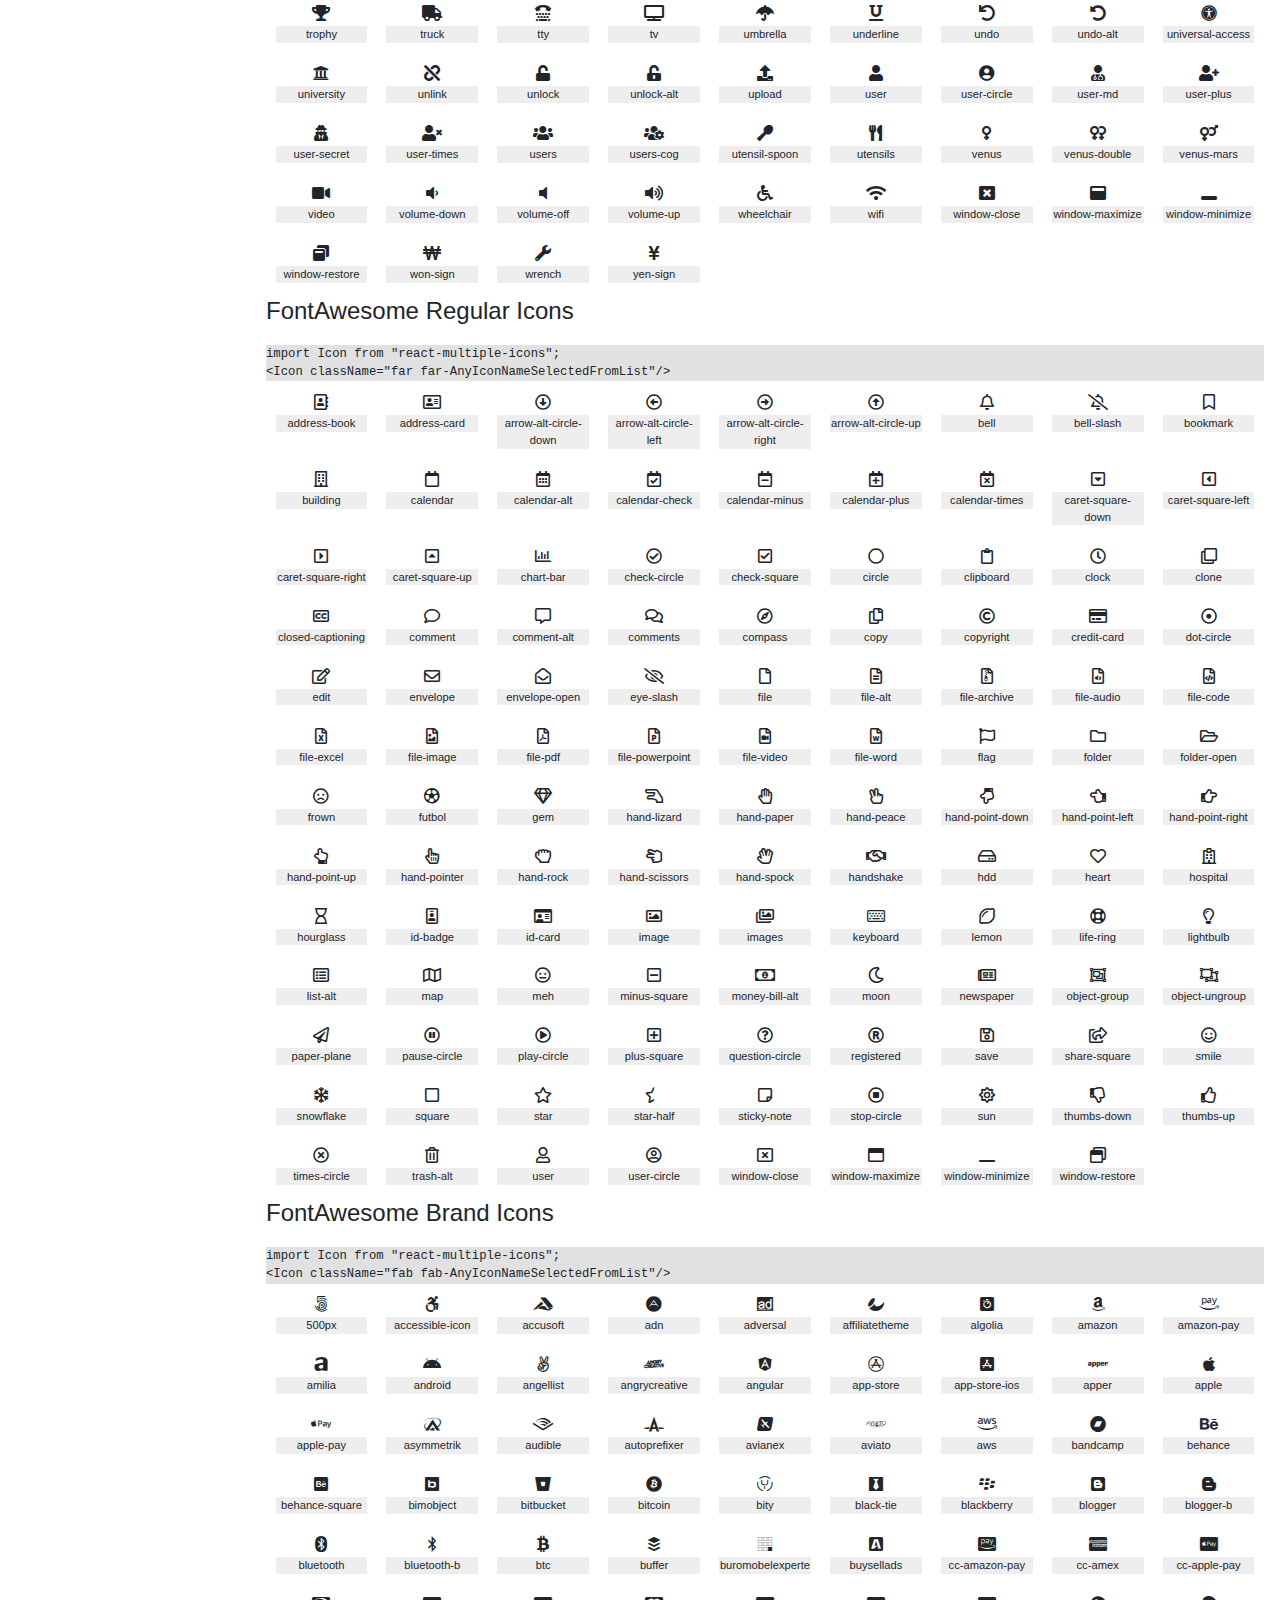
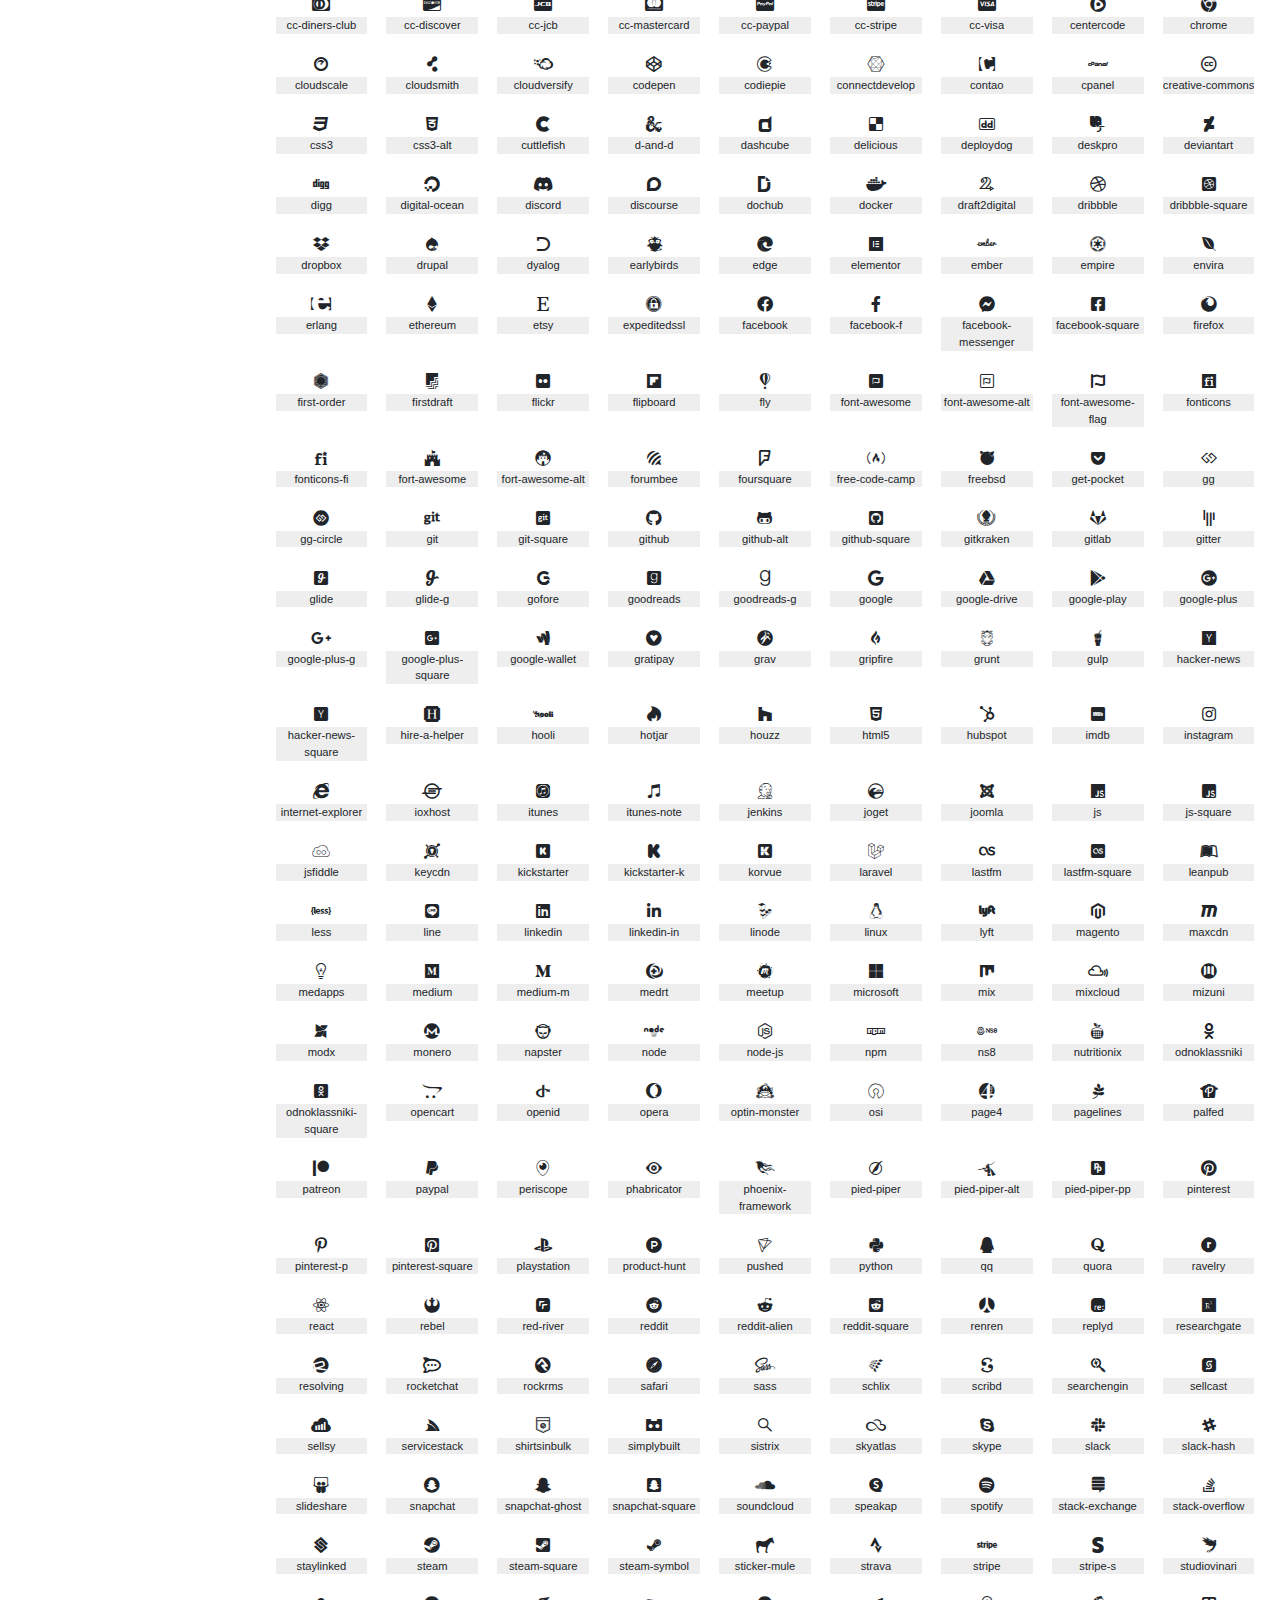
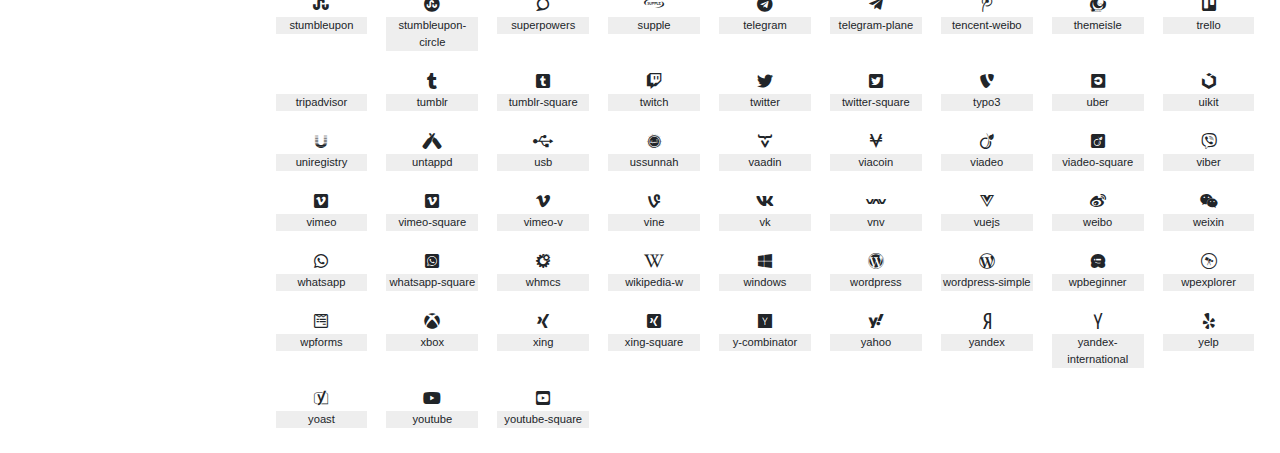
==== commit c2ca6434: "change class" ====
--- a/index.html
+++ b/index.html
@@ -22,7 +22,7 @@
   <body id="font__awesome">
     <div class="main-container">
       <div class="sidebar-container">
-        <header>
+        <header class="header-container">
           <img src="./assets/logo/reactlogo.png" alt="" />
           <span>react-multiple-icons</span>
         </header>
--- a/index.css
+++ b/index.css
@@ -7,6 +7,10 @@
   height: 100vh;
   width: 250px;
   position: relative;
+}
+.header-container {
+  display: flex;
+  align-items: center;
 }
 .sidebar-container {
   width: 250px;
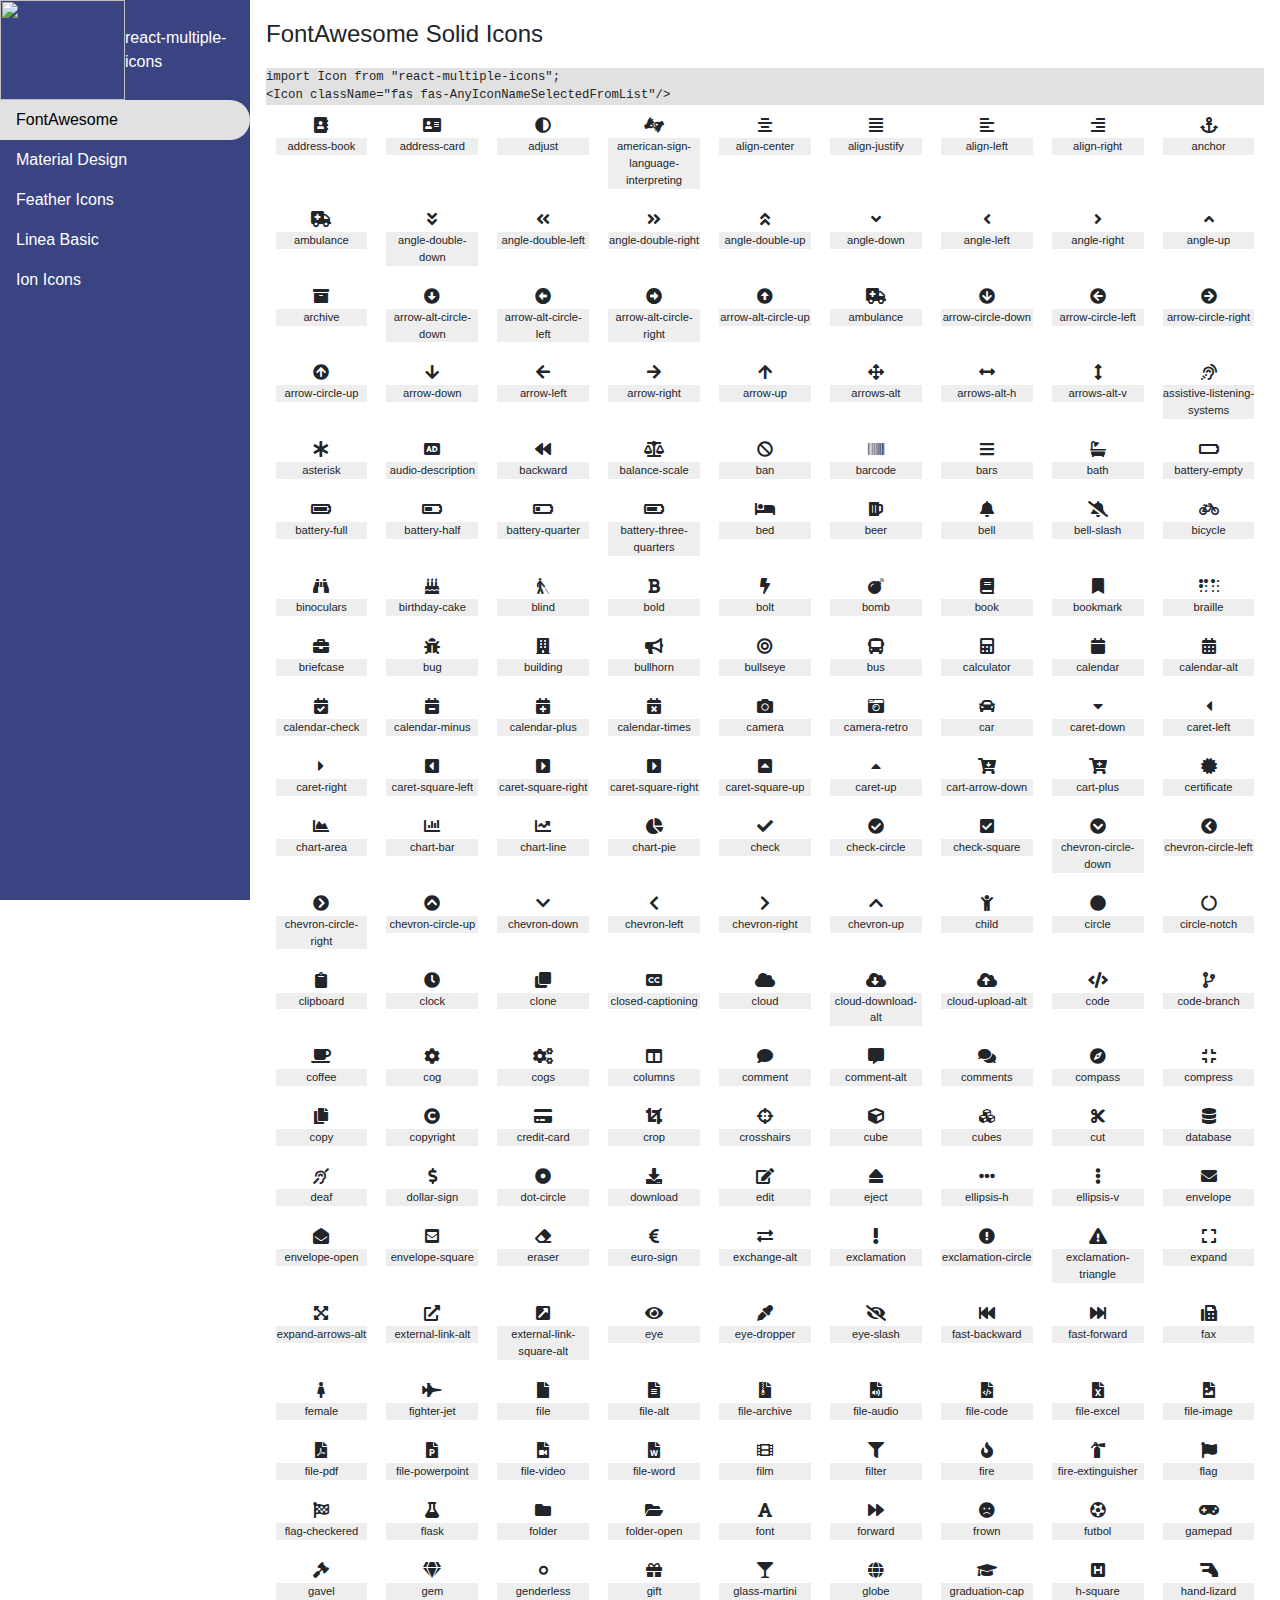
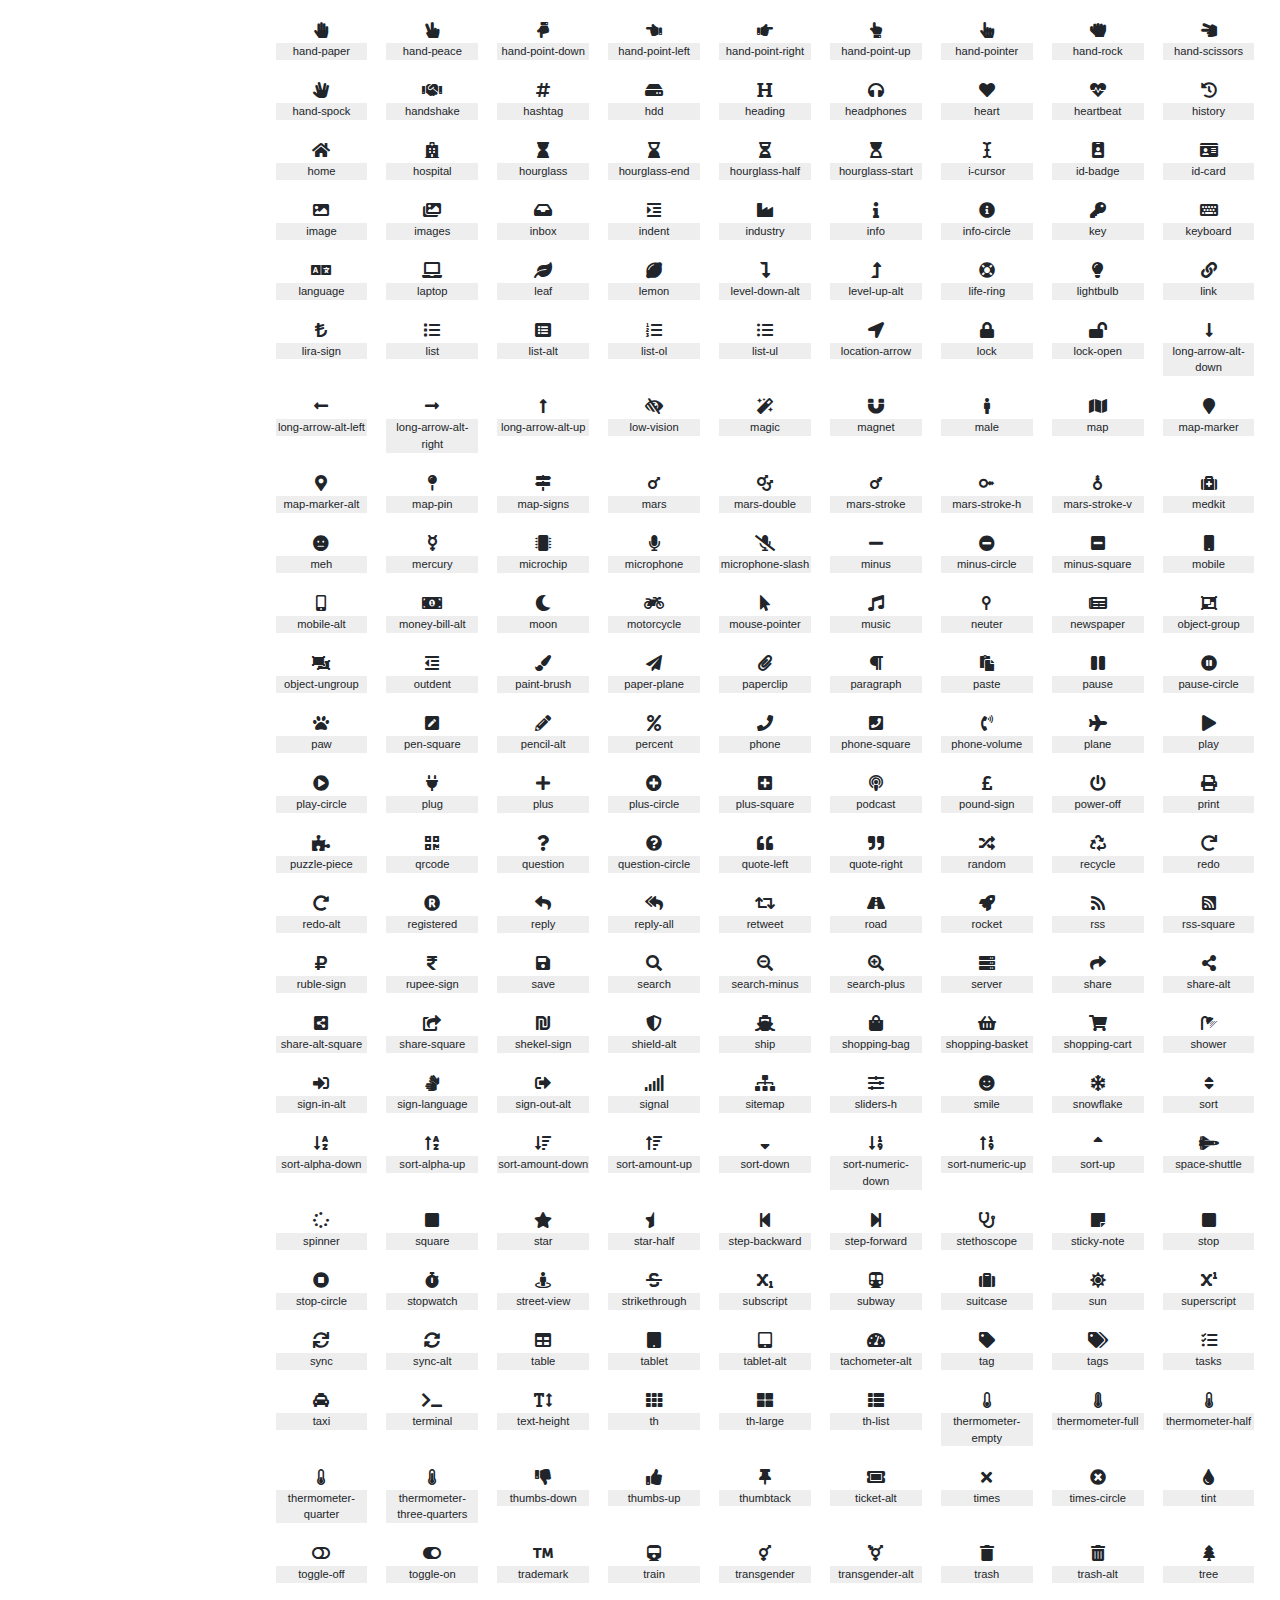
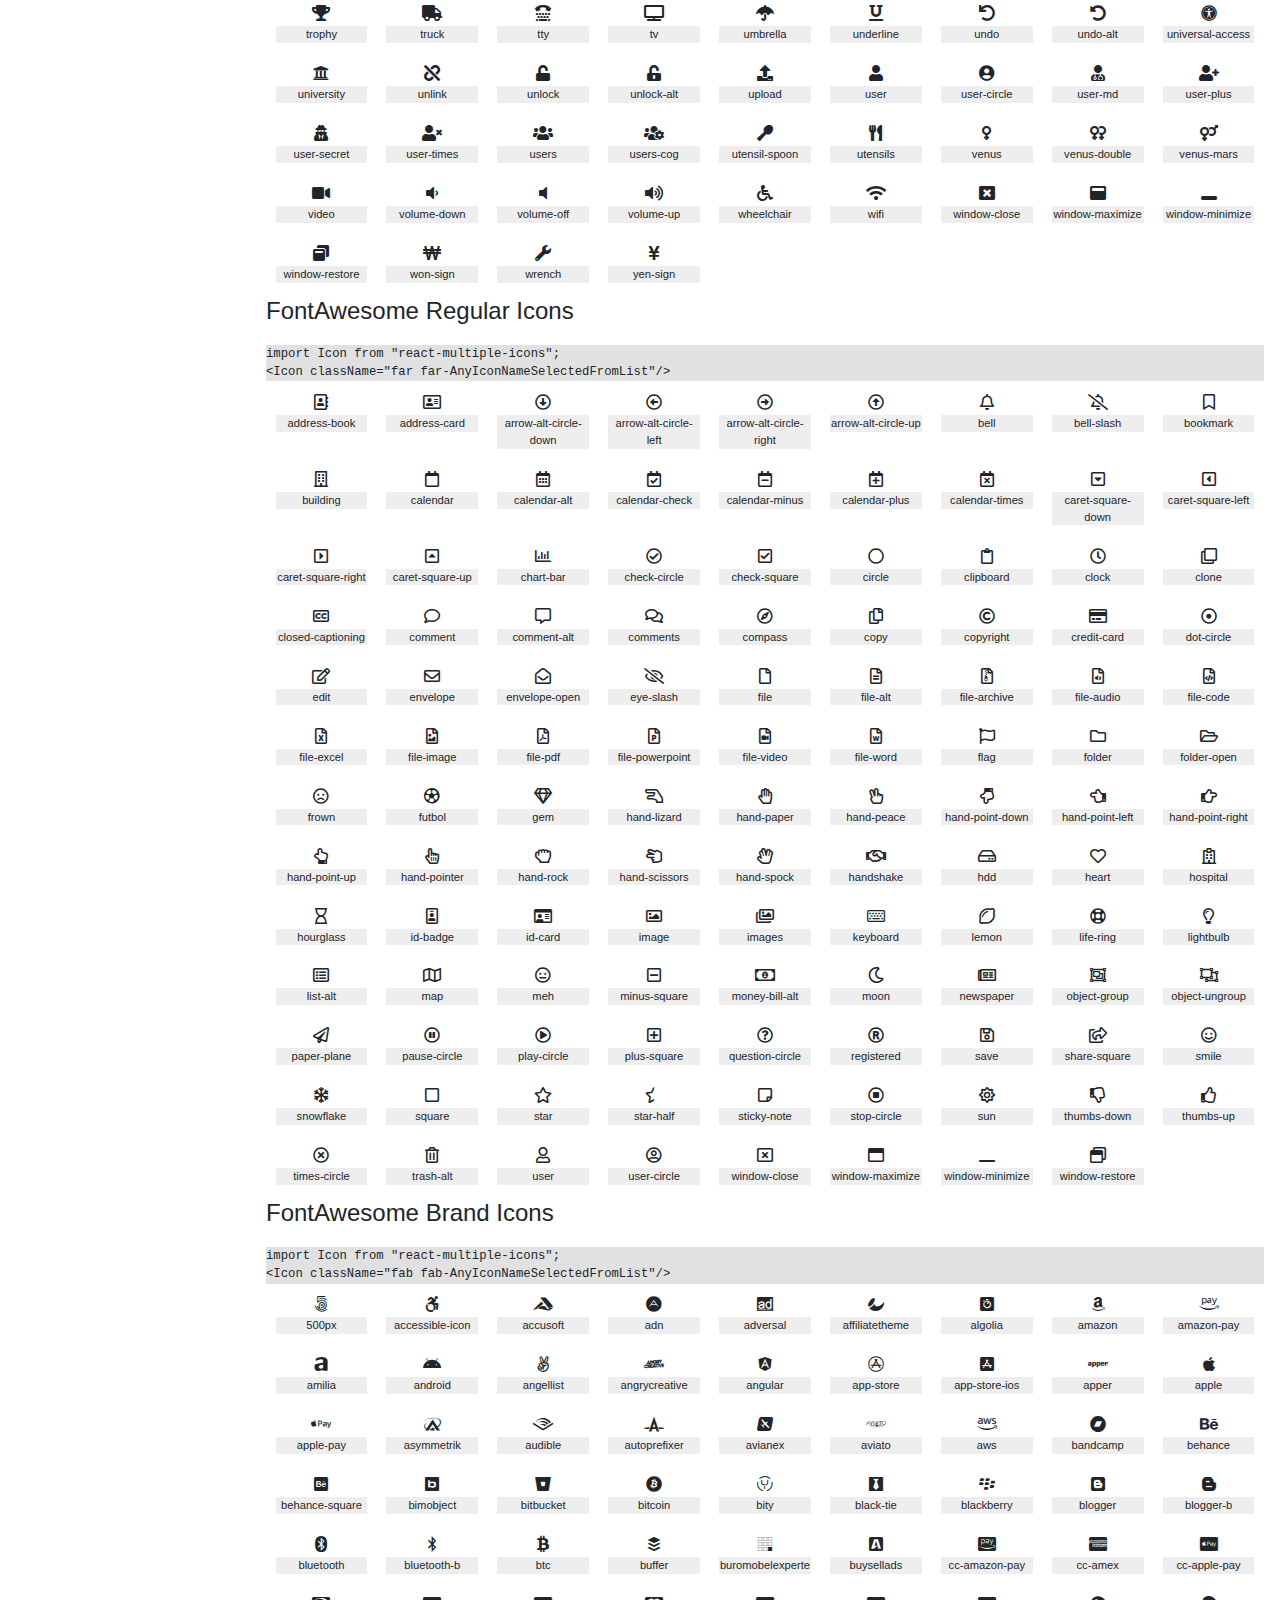
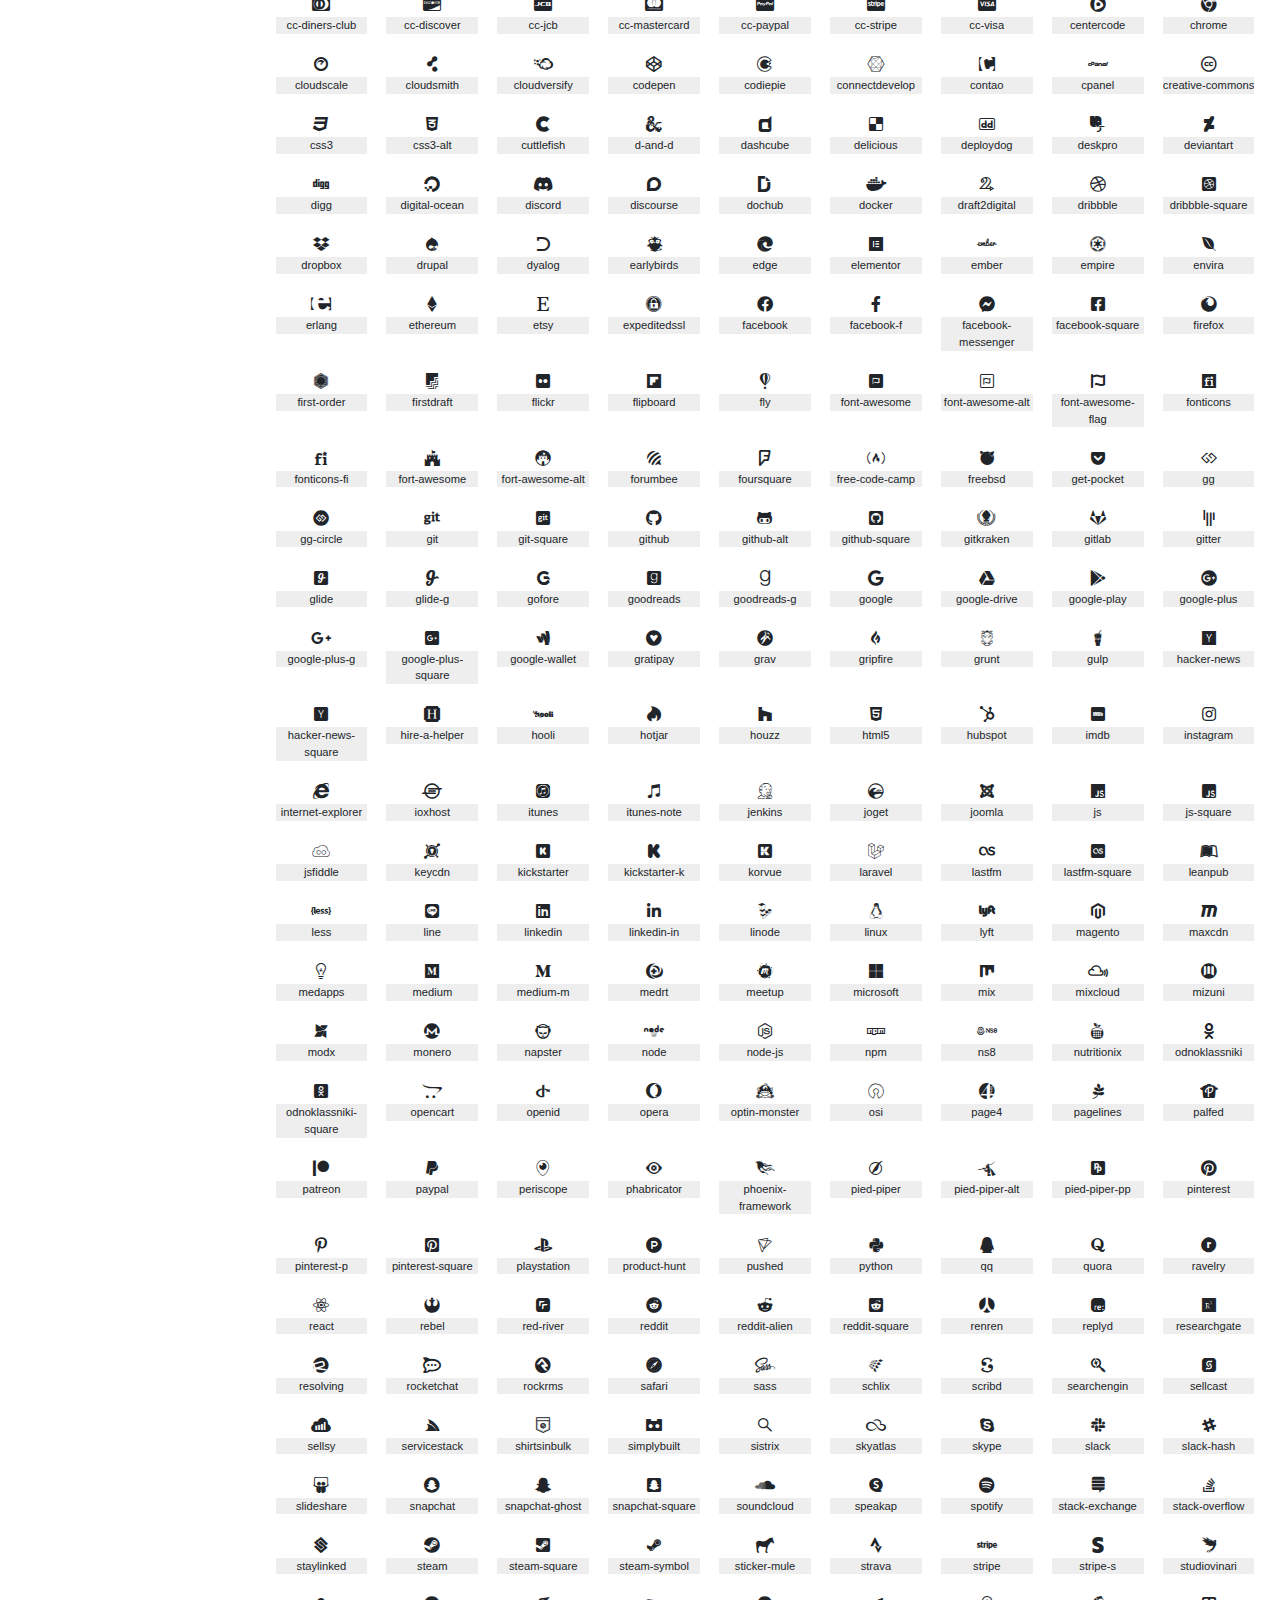
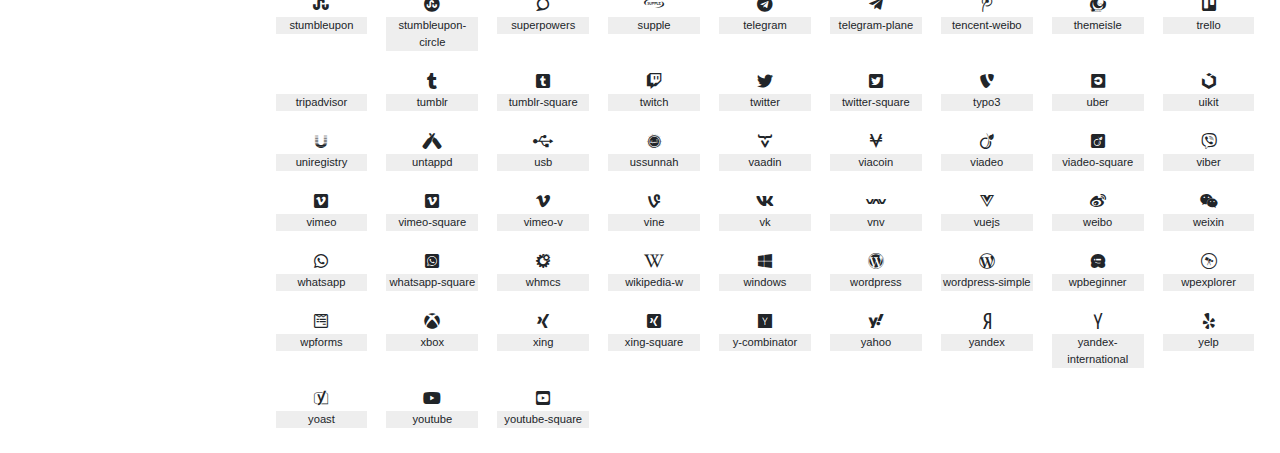
==== commit fc26b021: "change default image" ====
--- a/index.html
+++ b/index.html
@@ -23,7 +23,10 @@
     <div class="main-container">
       <div class="sidebar-container">
         <header class="header-container">
-          <img src="./assets/logo/reactlogo.png" alt="" />
+          <img
+            src="https://camo.githubusercontent.com/088637eeb79634aba61fa2544ec5546ff9d83cb1/68747470733a2f2f696d672e74656368706f77657275702e6f72672f3139303931382f72656163742d69636f6e2d6c6f676f2e706e67"
+            alt=""
+          />
           <span>react-multiple-icons</span>
         </header>
         <ul>
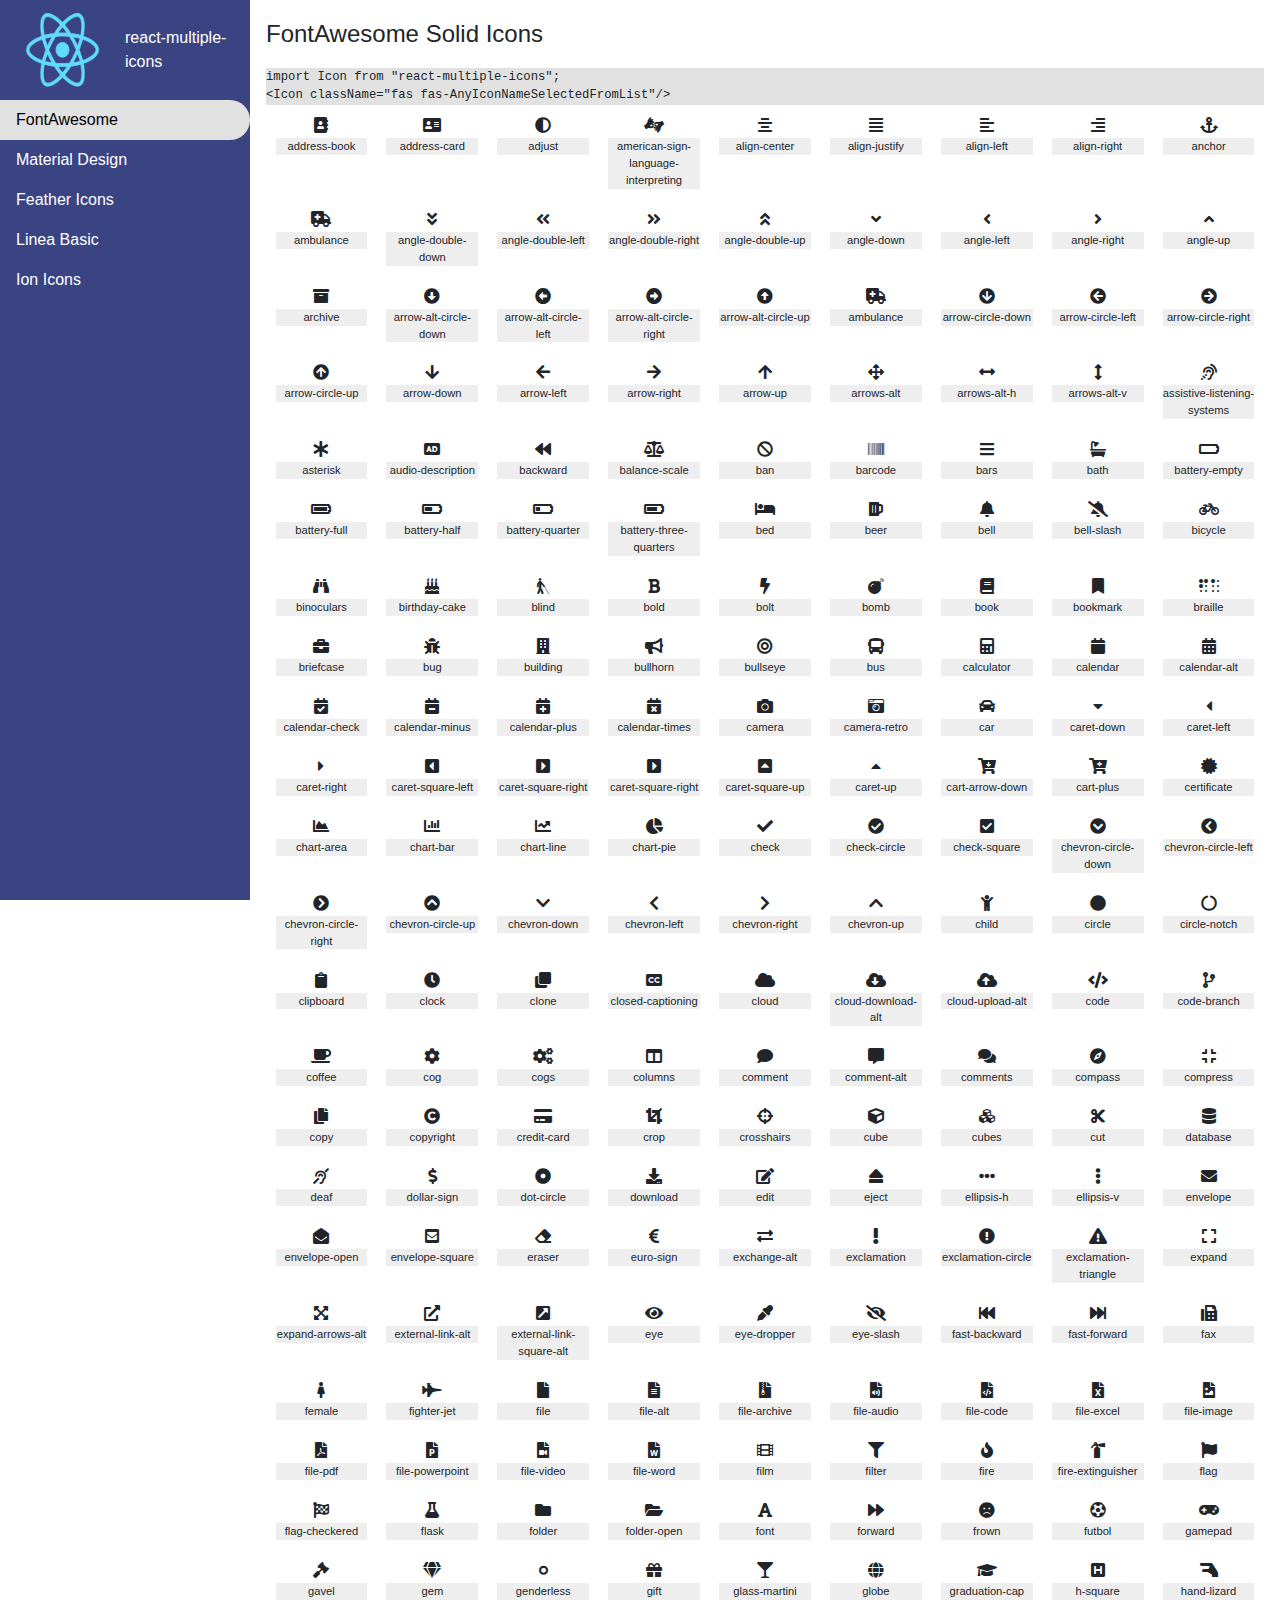
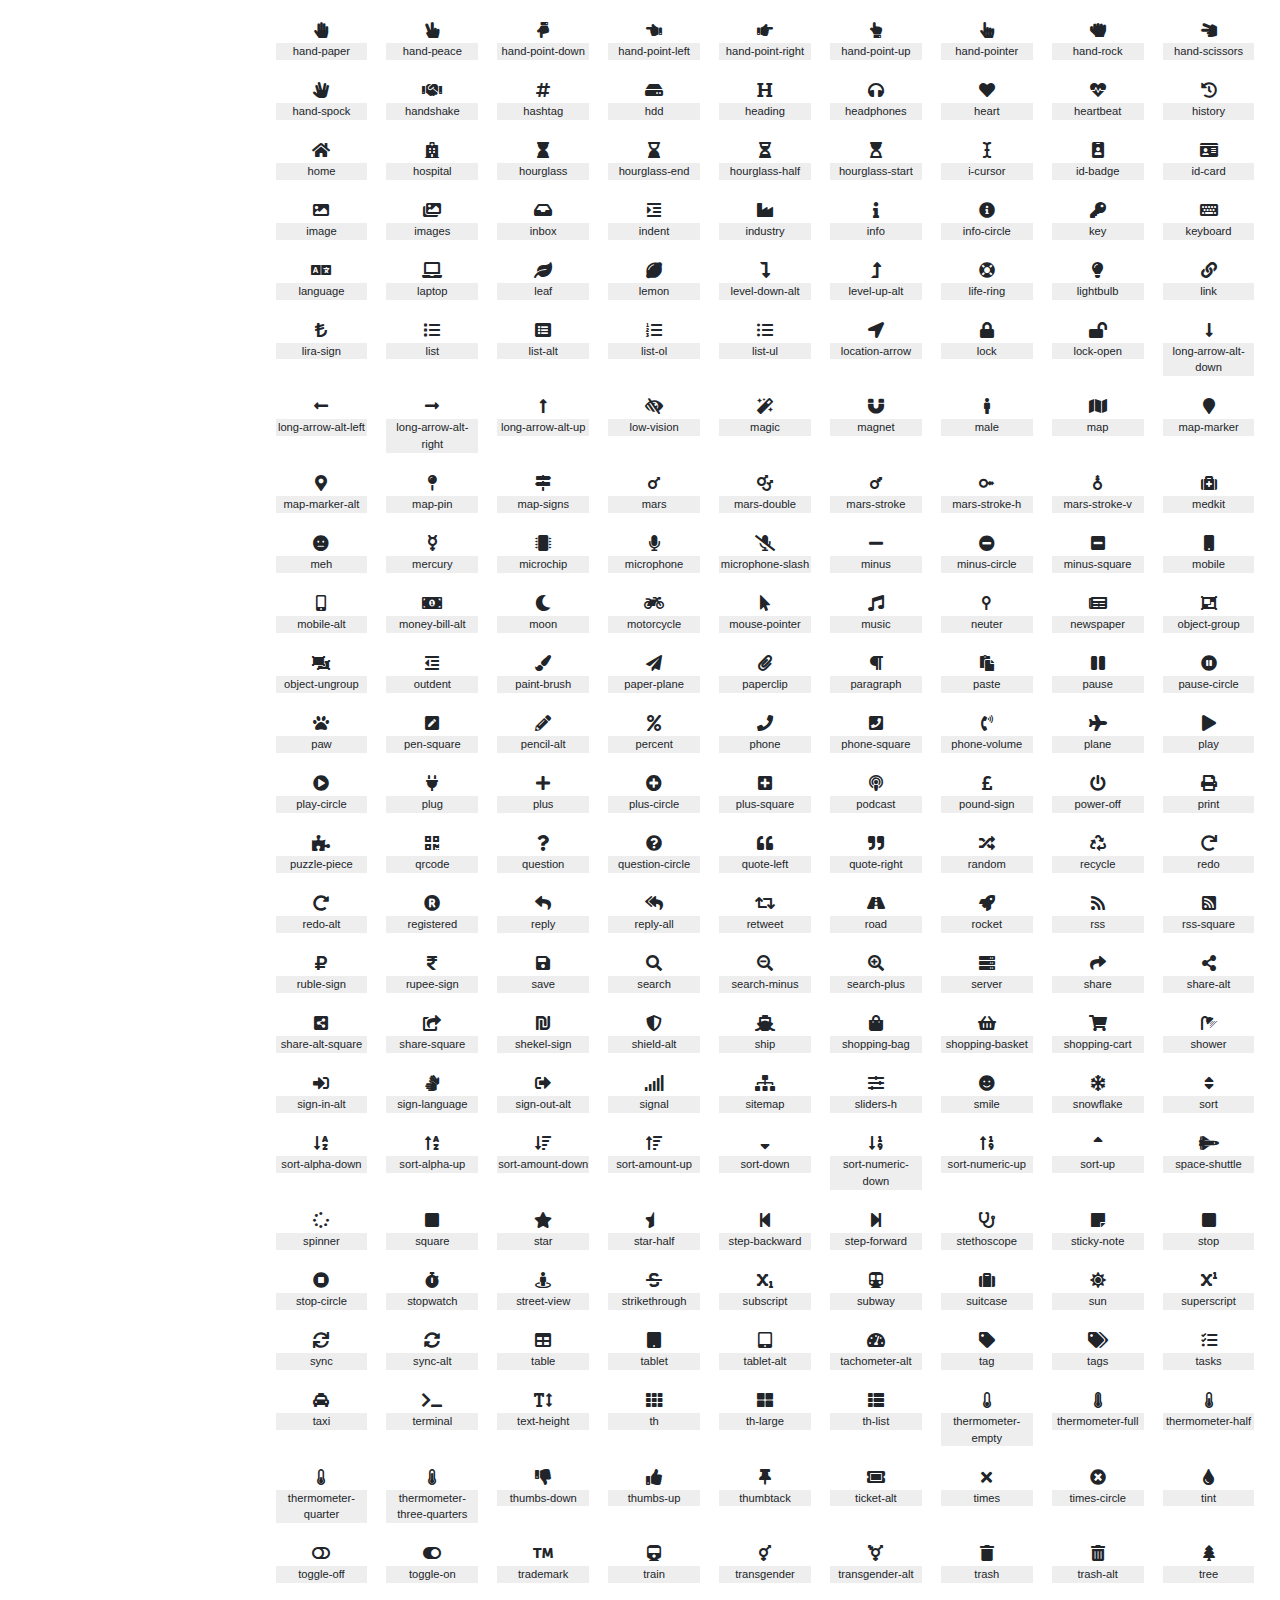
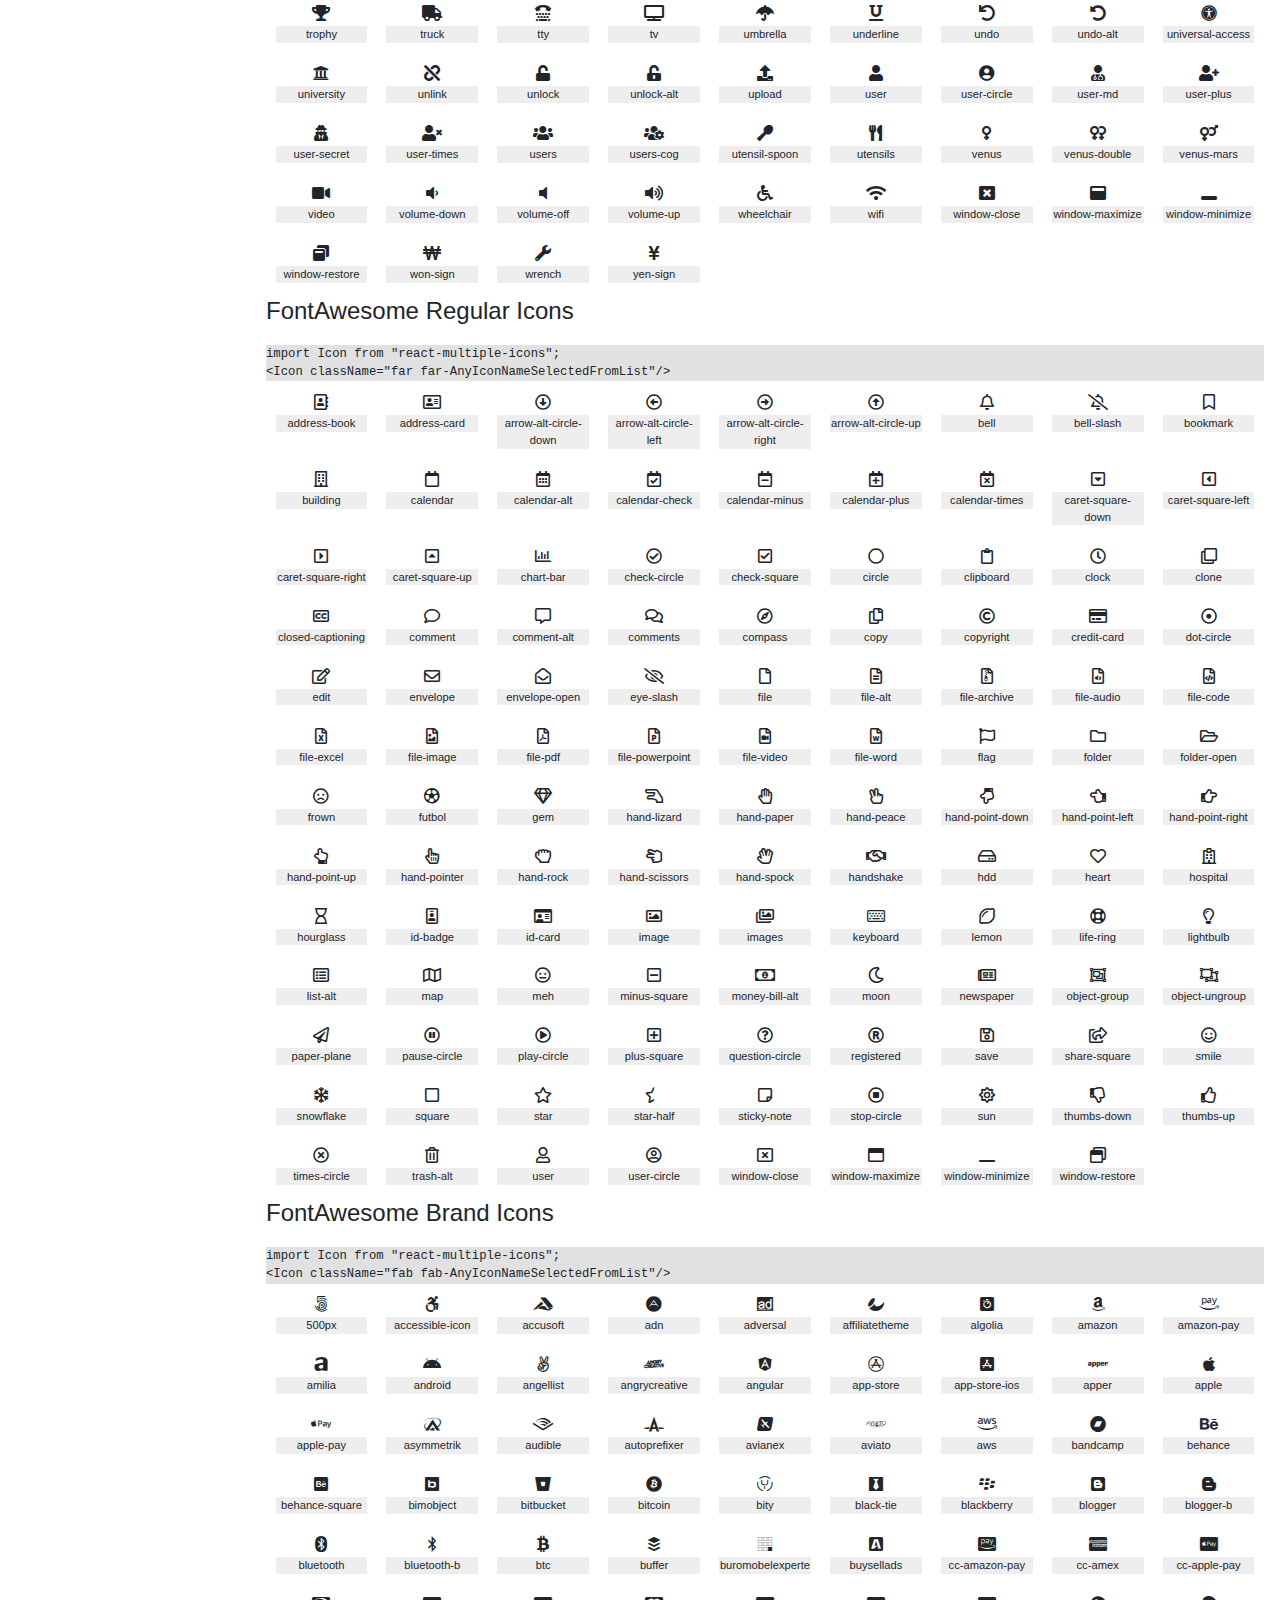
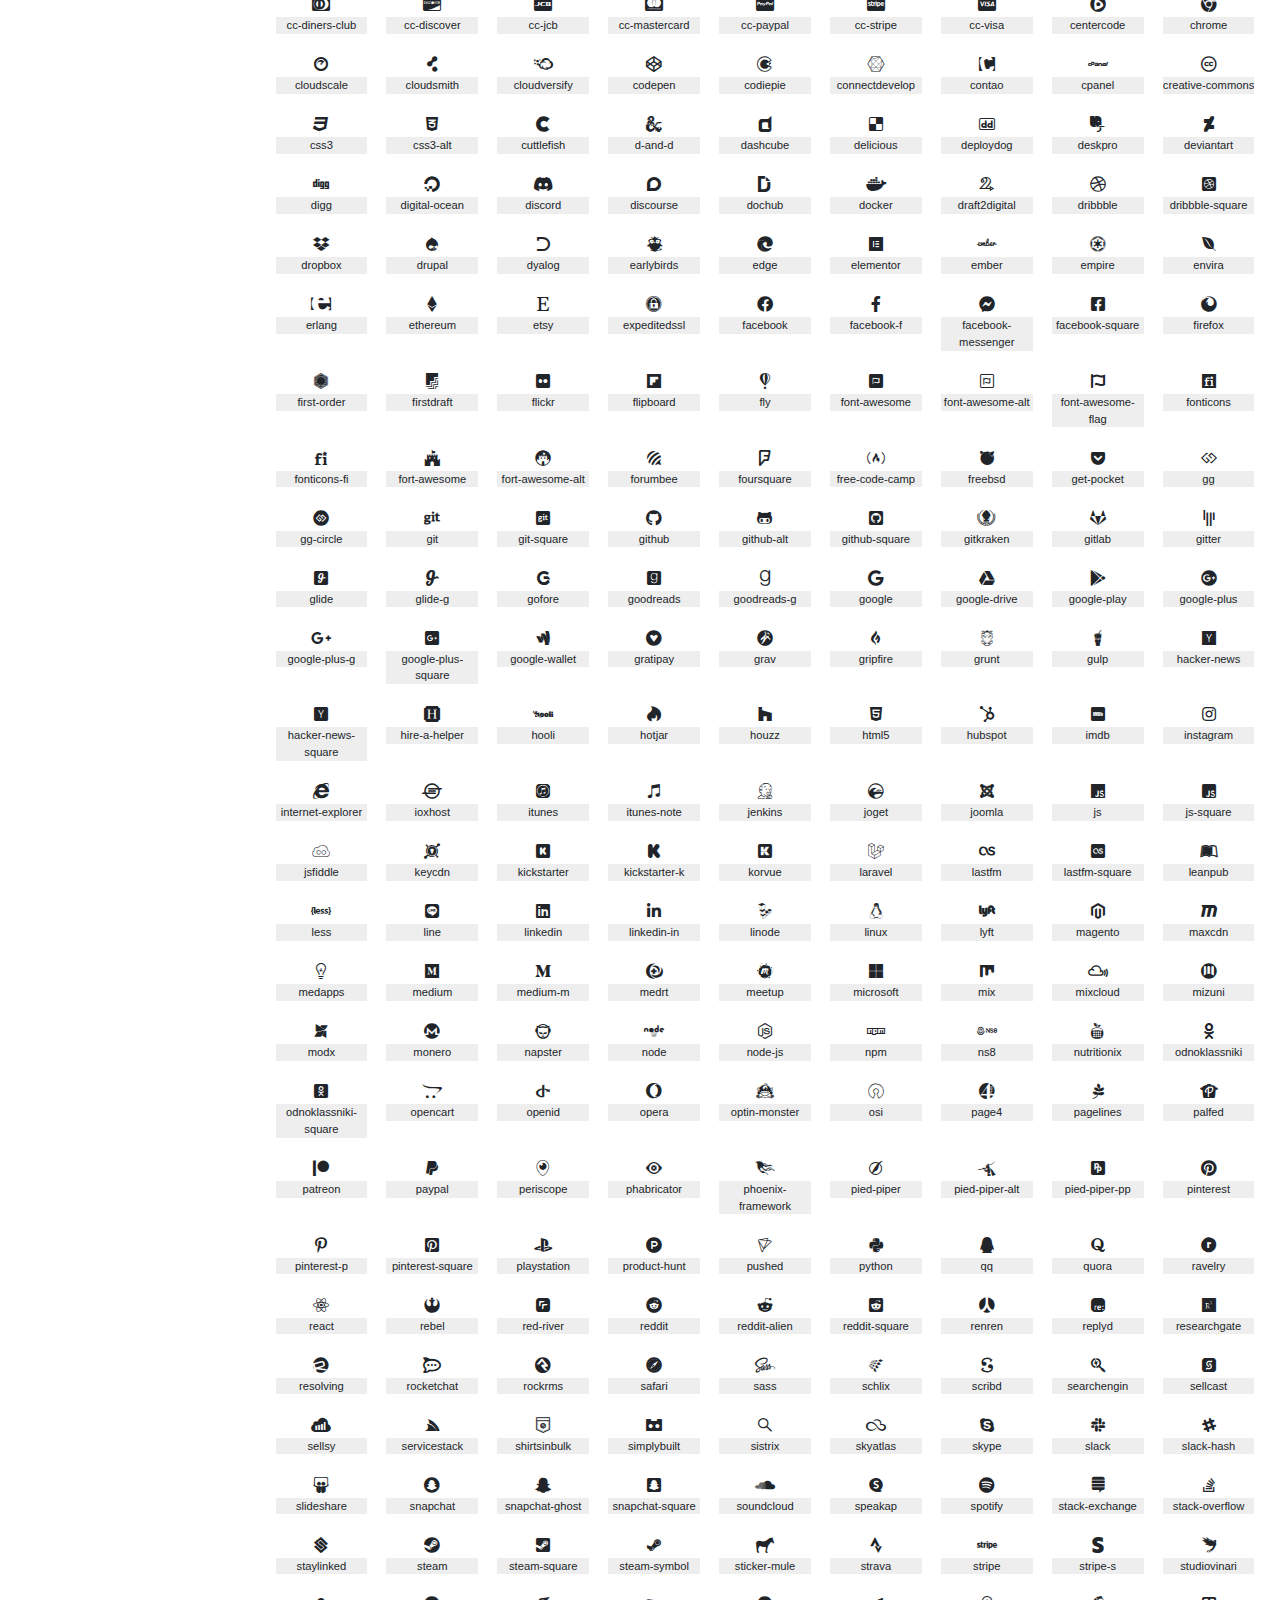
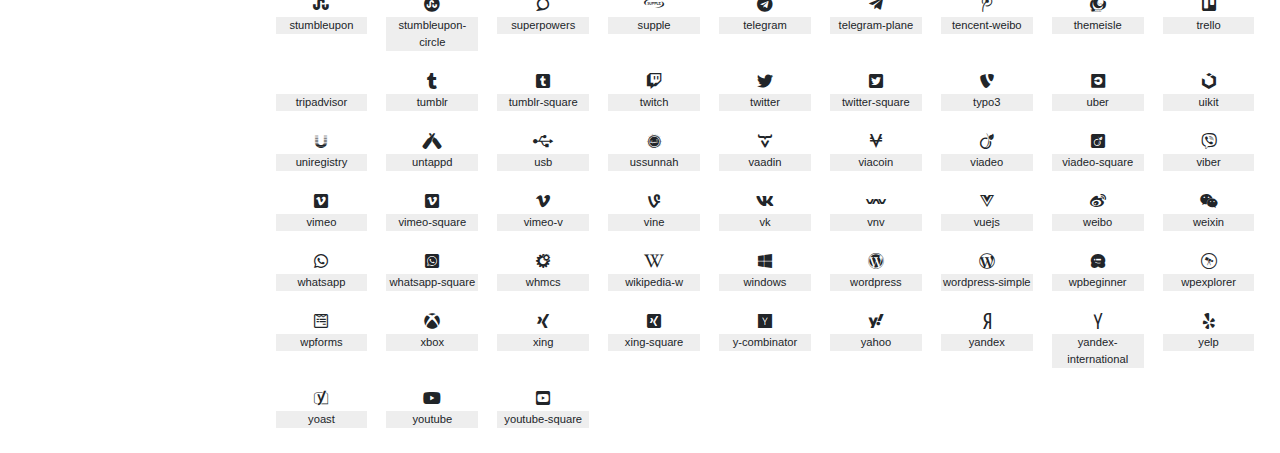
==== commit 4fd1299b: "replace default image" ====
--- a/index.html
+++ b/index.html
@@ -23,10 +23,7 @@
     <div class="main-container">
       <div class="sidebar-container">
         <header class="header-container">
-          <img
-            src="https://camo.githubusercontent.com/088637eeb79634aba61fa2544ec5546ff9d83cb1/68747470733a2f2f696d672e74656368706f77657275702e6f72672f3139303931382f72656163742d69636f6e2d6c6f676f2e706e67"
-            alt=""
-          />
+          <img src="./assets/logo/reactlogo.png" alt="" />
           <span>react-multiple-icons</span>
         </header>
         <ul>
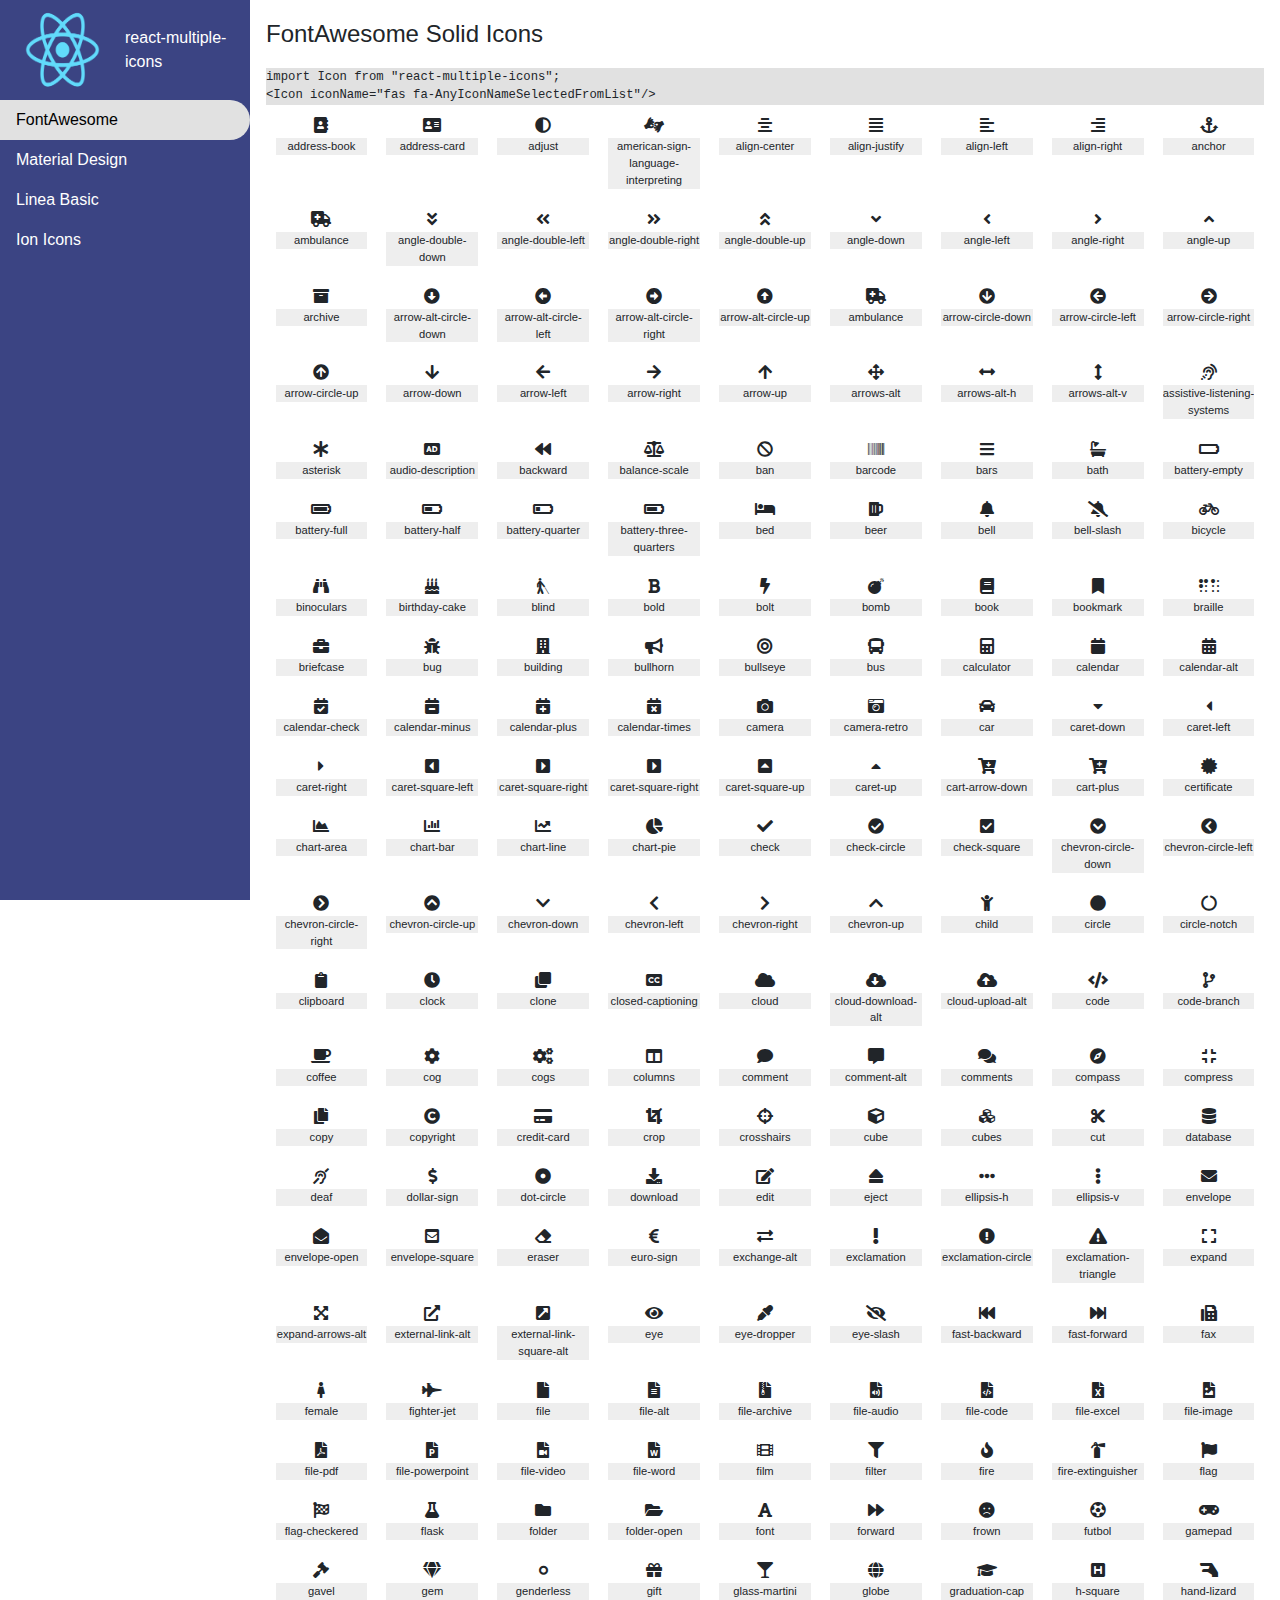
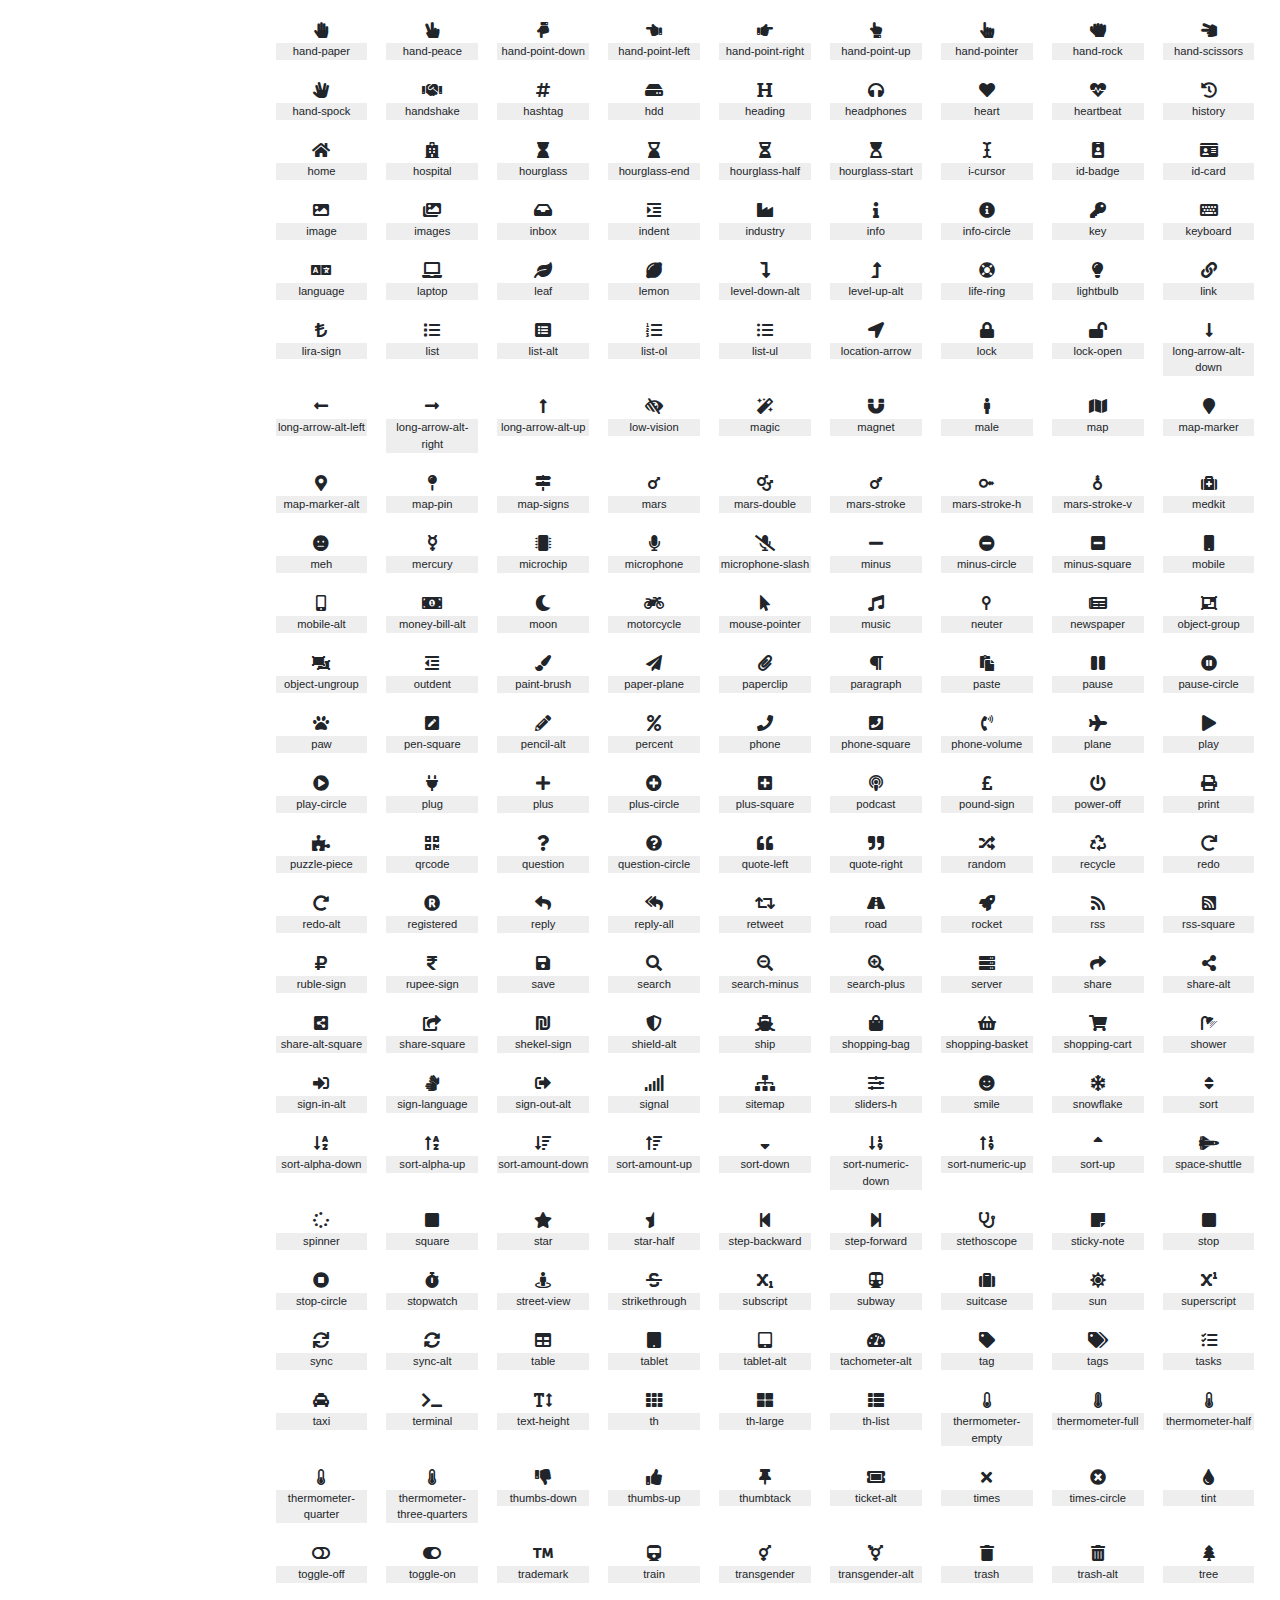
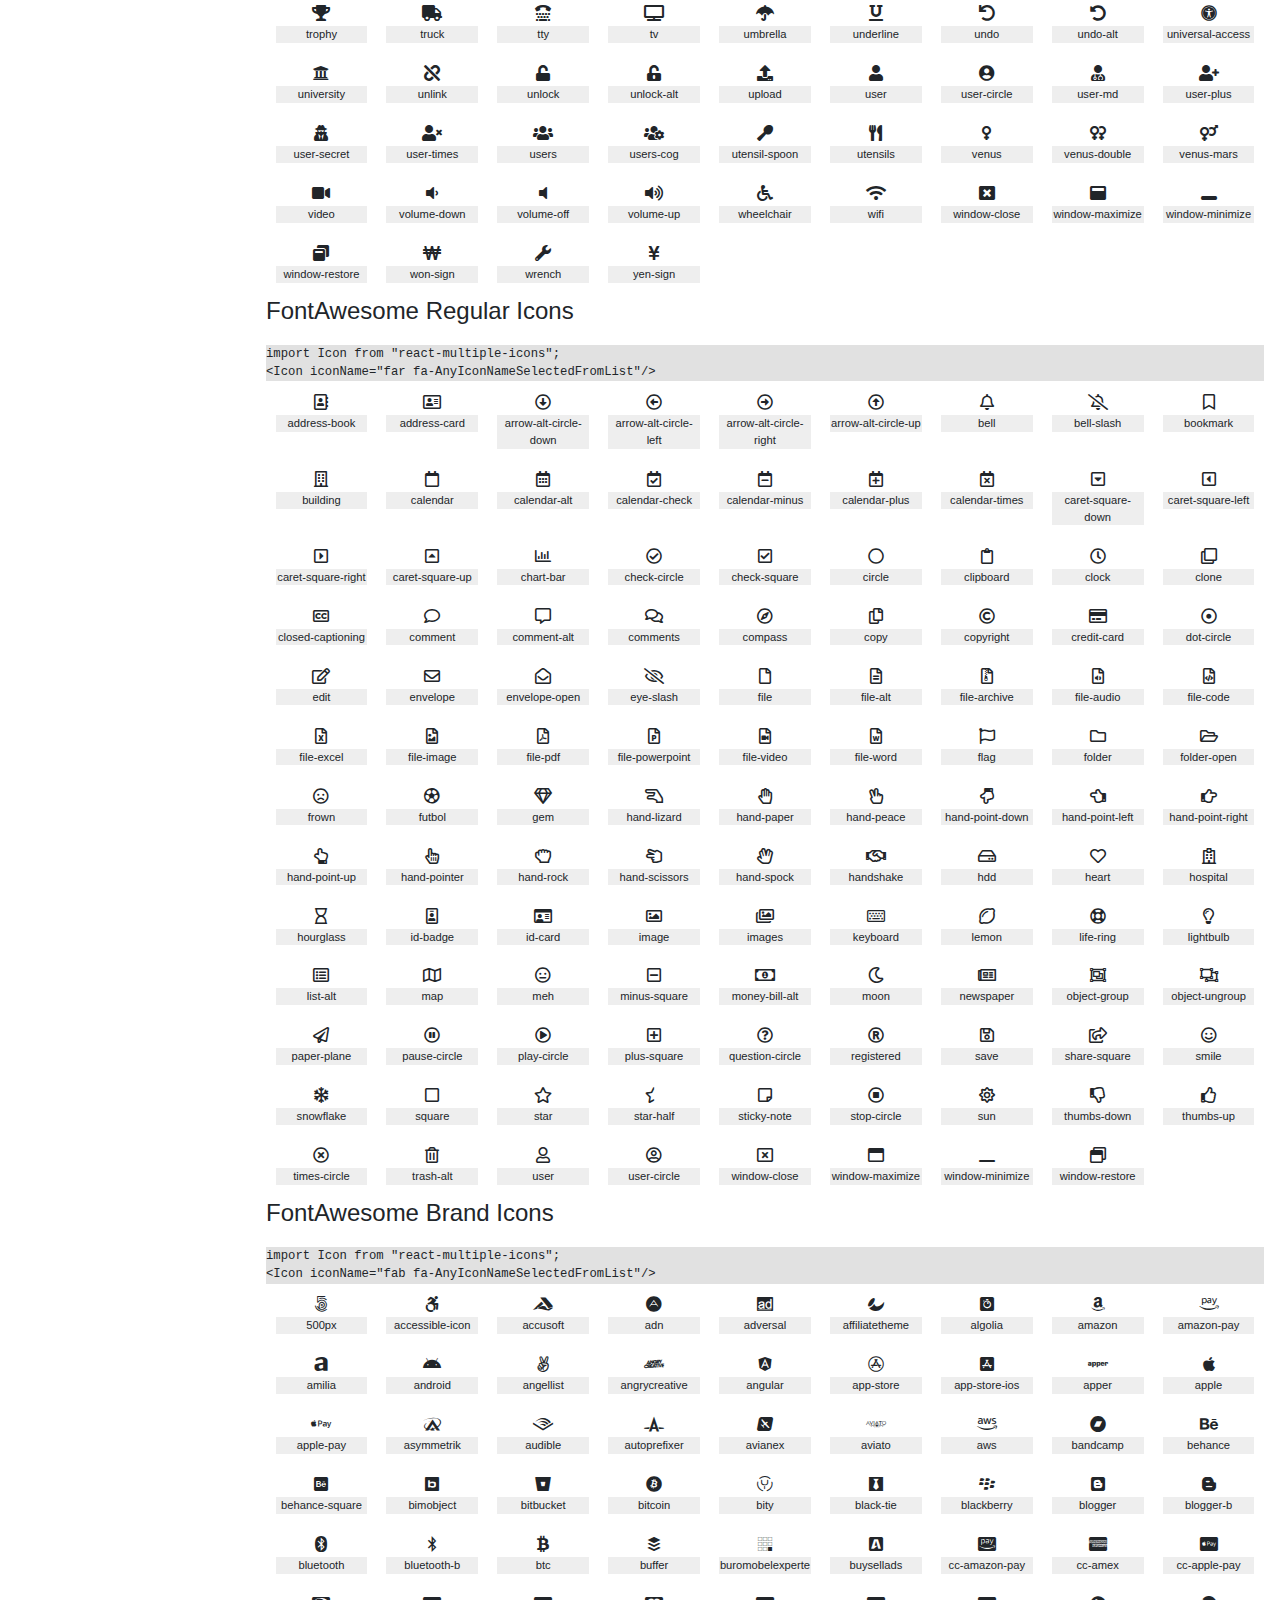
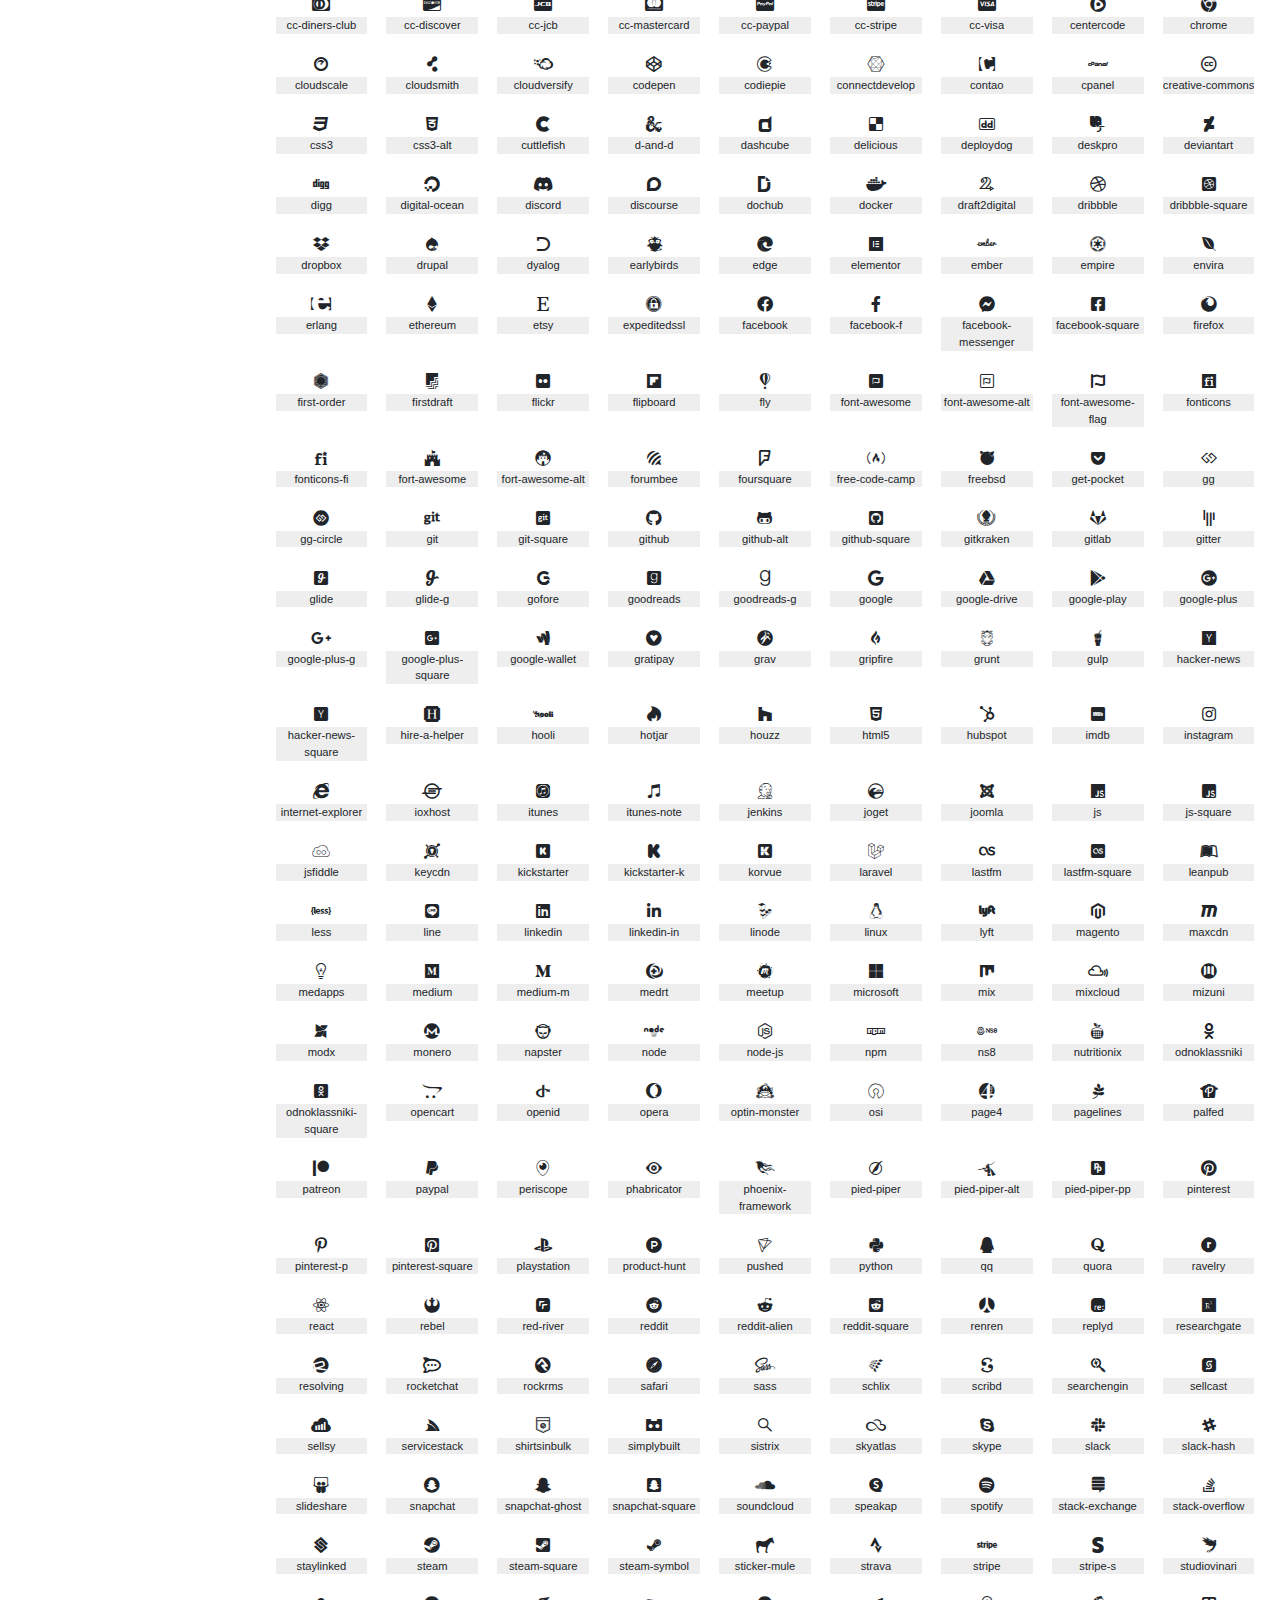
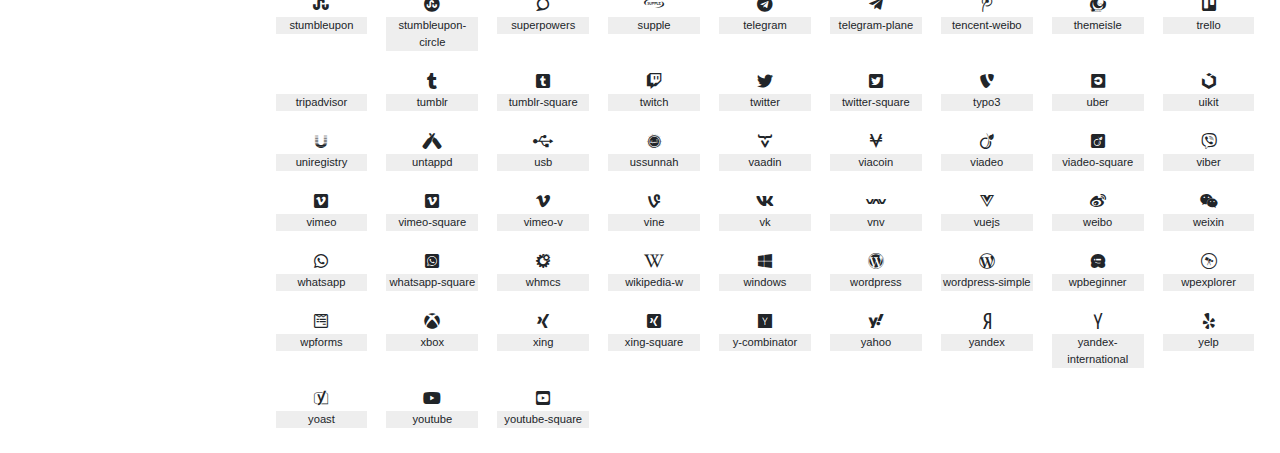
==== commit bc8e7d64: "update documentation" ====
--- a/index.html
+++ b/index.html
@@ -33,9 +33,9 @@
           <li>
             <a href="./MaterialDesign/material-design.html">Material Design</a>
           </li>
-          <li>
+          <!-- <li>
             <a href="./FeatherIcons/feather-icons.html">Feather Icons</a>
-          </li>
+          </li> -->
           <li>
             <a href="./LineaIcons/linea-basic-icons.html">Linea Basic</a>
           </li>
@@ -49,7 +49,7 @@
         <div class="example">
           <code>
             <pre>import Icon from "react-multiple-icons";</pre>
-            <pre>&ltIcon className="fas fas-AnyIconNameSelectedFromList"/></pre>
+            <pre>&ltIcon iconName="fas fa-AnyIconNameSelectedFromList"/></pre>
           </code>
         </div>
         <div class="icons" id="fas"></div>
@@ -57,7 +57,7 @@
         <div class="example">
           <code>
             <pre>import Icon from "react-multiple-icons";</pre>
-            <pre>&ltIcon className="far far-AnyIconNameSelectedFromList"/></pre>
+            <pre>&ltIcon iconName="far fa-AnyIconNameSelectedFromList"/></pre>
           </code>
         </div>
         <div class="icons" id="far"></div>
@@ -65,7 +65,7 @@
         <div class="example">
           <code>
             <pre>import Icon from "react-multiple-icons";</pre>
-            <pre>&ltIcon className="fab fab-AnyIconNameSelectedFromList"/></pre>
+            <pre>&ltIcon iconName="fab fa-AnyIconNameSelectedFromList"/></pre>
           </code>
         </div>
         <div class="icons" id="fab"></div>
